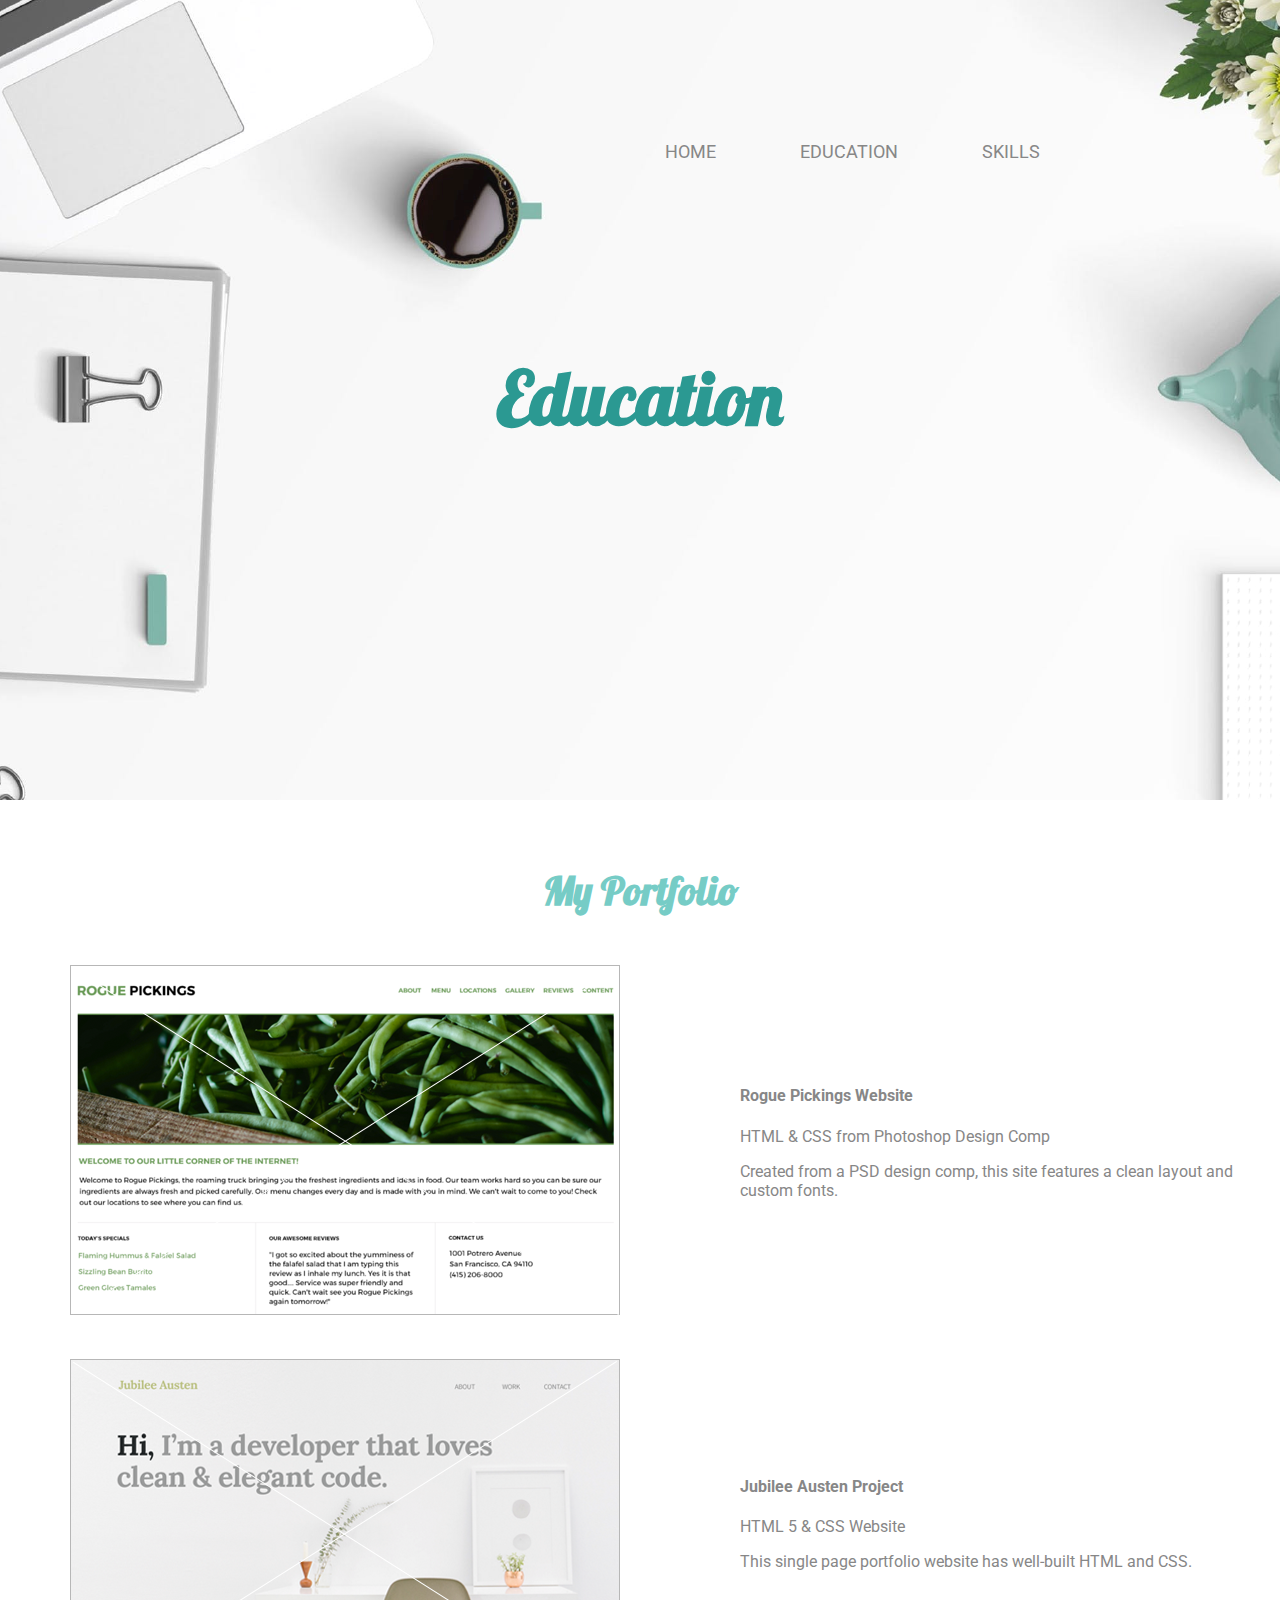
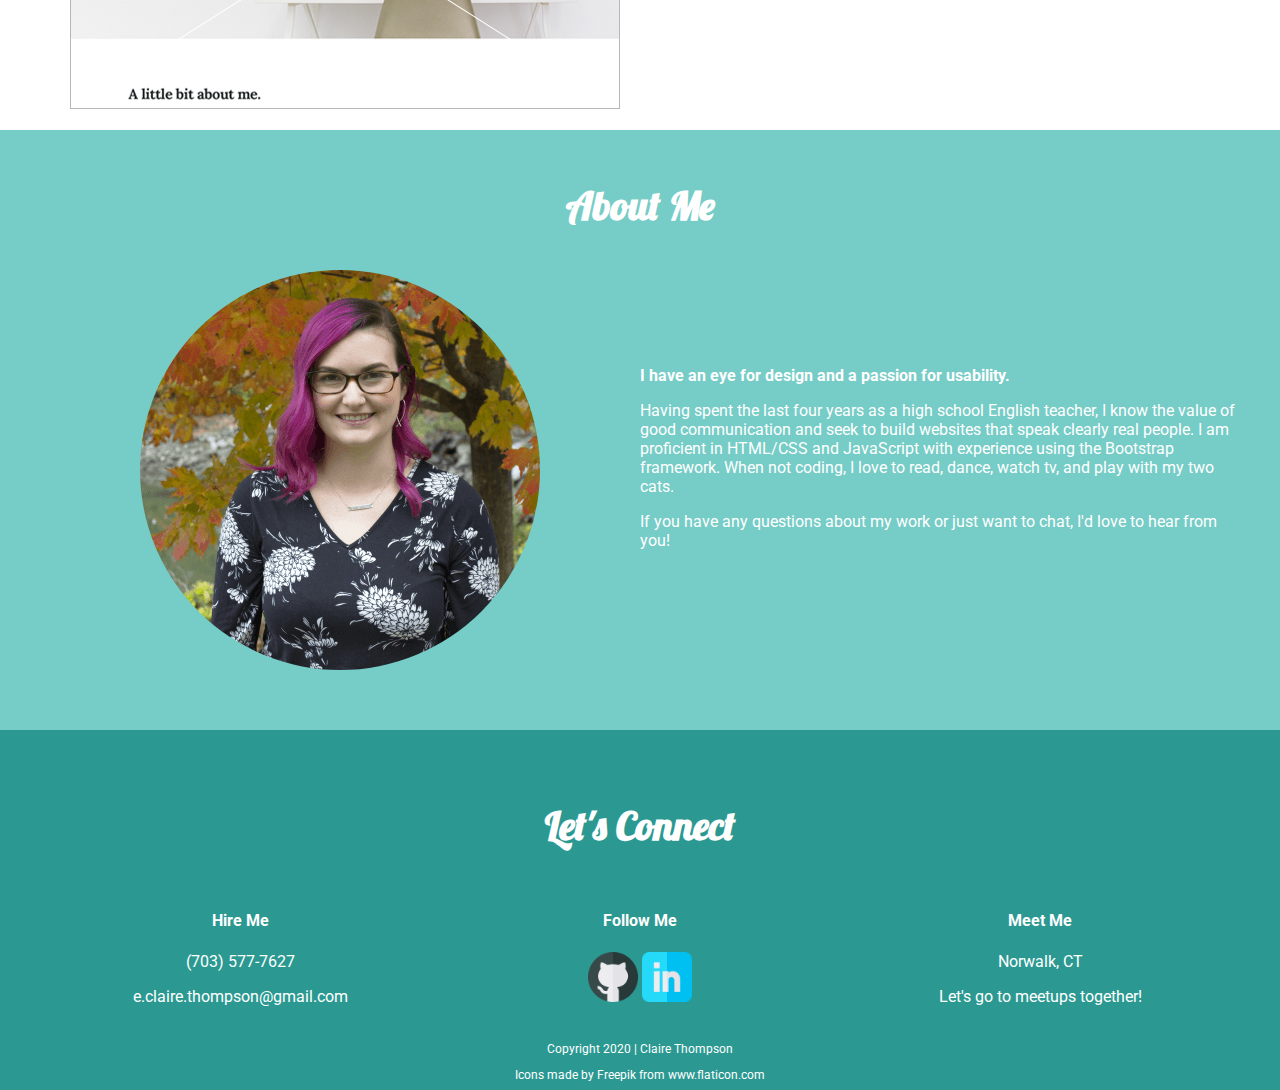
==== education.html @ 12b6a163 "Fixed html and css" ====
<!doctype html>
<html>
    <head>
        <title>Claire Thompson</title>
        <link href="https://fonts.googleapis.com/css?family=Lobster|Roboto:400,700&display=swap" rel="stylesheet">
        <link href="css/main.css" rel="stylesheet">
        <link href="css/normalize.css" rel="stylesheet">
    </head>
    <body>
        <header>
            <div class="full-width">
                <nav>
                    <ul>
                        <li>
                            <a href="#index.html">Home</a>
                            <a href="#education.html">Education</a>
                            <a href="skills.html">Skills</a>
                        </li>
                    </ul>
                </nav>
                <h1>Education</h1>
            </div>
        </header>
        <main>
        <section id="portfolio">
            <div class="full-width">
                <h3>My Portfolio</h3>
                <div class="half-width">
                    <img src="img/rogue-pickings-thumbnail.png" alt="Rogue Pickings Thumbnail">
                    <img src="img/jubilee-thumbnail.png" alt="Jubilee Austen Thumbnail">
                </div>
                <div class="half-width">
                   <div id="rogue">
                       <h4>Rogue Pickings Website</h4>
                        <p>HTML & CSS from Photoshop Design Comp</p>
                        <p>Created from a PSD design comp, this site features a clean layout and custom fonts.</p>
                    </div>
                    <div id="jubilee">
                        <h4>Jubilee Austen Project</h4>
                        <p>HTML 5 & CSS Website</p>
                        <p>This single page portfolio website has well-built HTML and CSS.</p>
                    </div>
                </div>
            </div>
        </section>
        <section id="about">
            <div class="full-width">
                <h3>About Me</h3>
                <div class="half-width">
                    <img src="img/about.png" alt="Claire Thompson Headshot">
                </div>
                <div class="half-width">
                    <div id="bio">
                        <p><span>I have an eye for design and a passion for usability.</span></p>
                        <p>Having spent the last four years as a high school English teacher, I know the value of good communication and seek to build websites that speak clearly real people. I am proficient in HTML/CSS and JavaScript with experience using the Bootstrap framework. When not coding, I love to read, dance, watch tv, and play with my two cats. </p>
                        <p>If you have any questions about my work or just want to chat, I'd love to hear from you!</p>
                    </div>
                </div>
            </div>
        </section>
        <footer id="contact">
            <div class="full-width">
                <h3>Let's Connect</h3>
                    <div class="third-width">
                        <h4>Hire Me</h4>
                        <p>(703) 577-7627</p>
                        <a href="mailto:e.claire.thompson@gmail.com">e.claire.thompson@gmail.com</a>
                    </div>
                    <div class="third-width">
                        <h4>Follow Me</h4>
                        <a href="https://github.com/claire-thompson"><img src="img/github.png" alt="Github icon"></a>
                        <a href="https://www.linkedin.com/in/claireethompson/"><img src="img/linkedin.png" alt="LinkedIn icon"></a>
                    </div>
                    <div class="third-width">
                        <h4>Meet Me</h4>
                        <p>Norwalk, CT</p>
                        <p>Let's go to meetups together!</p>
                    </div>
                </div>
            <div class="full-width copyright">
                <p>Copyright 2020 | Claire Thompson</p>
                <p>Icons made by <a href="https://www.flaticon.com/authors/freepik" title="Freepik">Freepik</a> from <a href="https://www.flaticon.com/" title="Flaticon">www.flaticon.com</a></p>
            </div>
        </footer>
    </main>
    </body>
</html>
---- css/main.css ----
/***** BASE STYLES *****/

body {
    font-family: "Roboto", sans-serif;
    font-size: 16px;
    color: #878787;
}

h3 {
    font-family: "Lobster", sans-serif;
    font-size: 30pt;
    text-align: center;
}

/***** GRID STYLES *****/

.full-width {
    width: 1200px;
    margin: 0 auto;
}

.half-width {
    width: 600px;
    float: left;
}

.third-width {
    width: 400px;
    float: left;
}

#portfolio {
    height: 850px;
}

#about {
    height: 600px;
    background-color: #76CCC6;
}

#contact {
    height: 300px;
    background-color: #2B9992;
    padding: 30px 0;
    text-align: center;
}

/***** HEADER *****/

header .full-width {
    padding: 50px 0;
}

header {
    height: 800px;
    background: url('../img/hero-image.png');
    background-size: cover;
}

nav {
    float: right;
    padding: 75px 200px;
}

nav ul li {
    display: inline-block;
}

nav ul li a {
    text-transform: uppercase;
    text-decoration: none;
    font-size: 18px;
    padding-left: 80px;
    color: #878787;
}

header h1 {
    padding-top: 250px;
    font-family: "Lobster", sans-serif;
    font-size: 56pt;
    font-weight: bold;
    color: #2B9992;
    text-align: center;
}

header h2 {
    font-size: 30pt;
    text-align: center;
    width: 800px;
    margin: auto;
    color: #878787;
}

/***** PORTFOLIO SECTION *****/

#portfolio img {
    padding: 10px 30px 30px 30px;
}

#portfolio h3 {
    color: #76CCC6;
    padding-top: 25px;
}

#rogue {
    padding: 110px 0px 140px 100px;
    margin: auto;
}

#jubilee {
    padding: 100px 0px 140px 100px;
    margin: auto;
}

/***** ABOUT SECTION *****/

#about h3 {
    padding-top: 50px;
    color: #ffffff;
}

#about img {
    padding: 0px 100px;
    border-radius: 100%;
}

#about p {
    color: #ffffff;
}

#about p span {
    font-weight: bold;
}

#bio {
    padding-top: 80px;
}

/***** CONTACT SECTION *****/

#contact .third-width {
    padding-bottom: 20px;
    align-self: center;
}

#contact .third-width img {
    height: 50px;
    width:50px;
}

#contact h3 {
    color: #ffffff;
}

#contact h4 {
    color: #ffffff;
}

#contact p {
    color: #ffffff;
}

#contact a {
    color: #ffffff;
    text-decoration: none;
}

/***** FOOTER *****/

.copyright p {
    font-size: 12px;
    text-align: center;
    color: #ffffff;
}

.copyright a {
    color: #ffffff;
    text-decoration: none;
}

/***** EDUCATION PAGE *****/
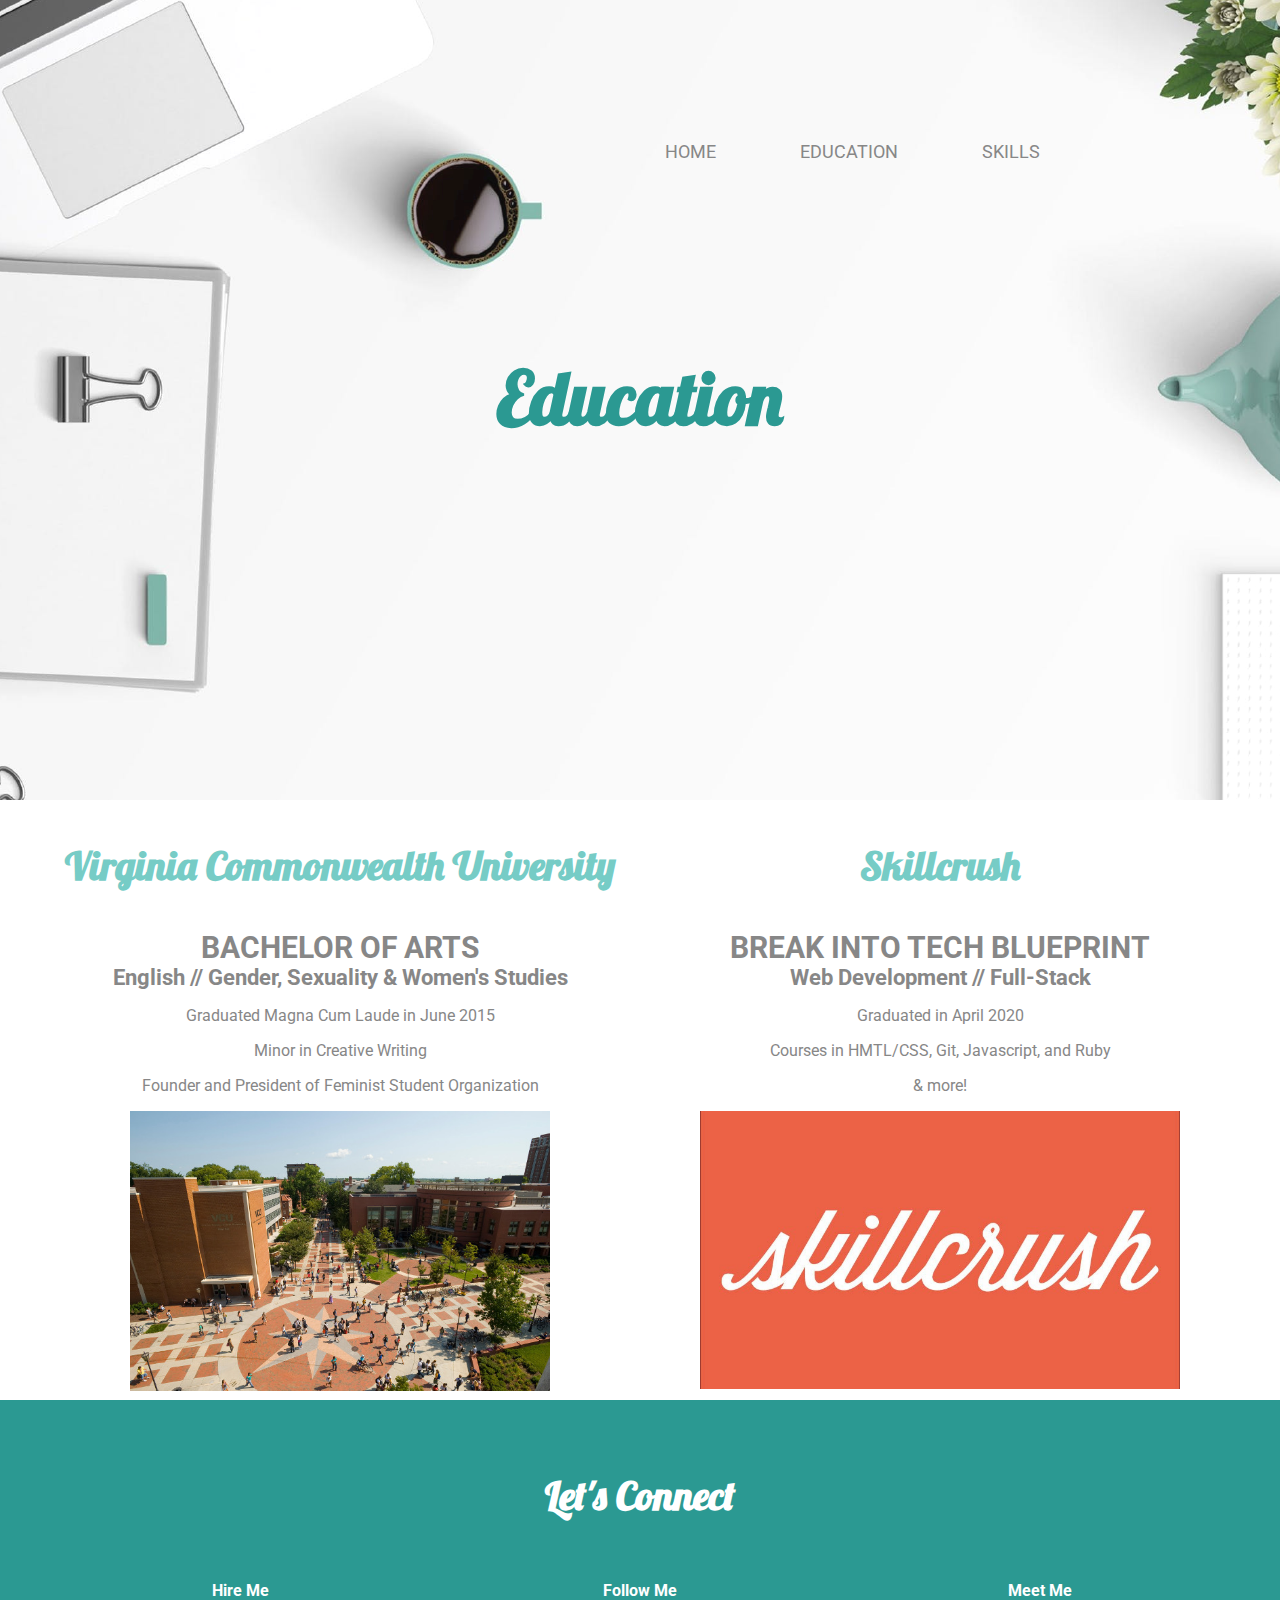
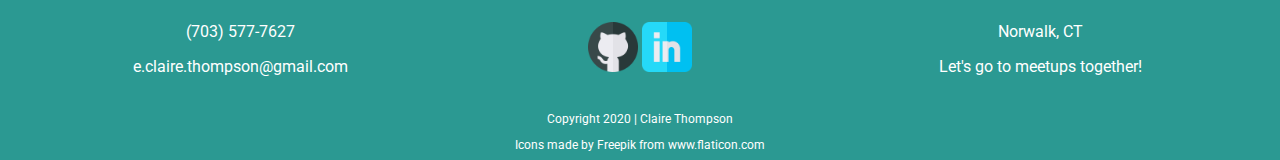
==== commit 8503d244: "Added education page" ====
--- a/education.html
+++ b/education.html
@@ -1,7 +1,7 @@
 <!doctype html>
 <html>
     <head>
-        <title>Claire Thompson</title>
+        <title>Claire Thompson | Education</title>
         <link href="https://fonts.googleapis.com/css?family=Lobster|Roboto:400,700&display=swap" rel="stylesheet">
         <link href="css/main.css" rel="stylesheet">
         <link href="css/normalize.css" rel="stylesheet">
@@ -22,42 +22,28 @@
             </div>
         </header>
         <main>
-        <section id="portfolio">
-            <div class="full-width">
-                <h3>My Portfolio</h3>
-                <div class="half-width">
-                    <img src="img/rogue-pickings-thumbnail.png" alt="Rogue Pickings Thumbnail">
-                    <img src="img/jubilee-thumbnail.png" alt="Jubilee Austen Thumbnail">
-                </div>
-                <div class="half-width">
-                   <div id="rogue">
-                       <h4>Rogue Pickings Website</h4>
-                        <p>HTML & CSS from Photoshop Design Comp</p>
-                        <p>Created from a PSD design comp, this site features a clean layout and custom fonts.</p>
+            <section id="education">
+                <div class="full-width">
+                    <div class="half-width vcu">
+                        <h3>Virginia Commonwealth University</h3>
+                        <h4>Bachelor of Arts</h4>
+                        <h5>English // Gender, Sexuality & Women's Studies</h5>
+                        <p>Graduated Magna Cum Laude in June 2015</p>
+                        <p>Minor in Creative Writing</p>
+                        <p>Founder and President of Feminist Student Organization</p>
+                        <img src="img/vcu.png" alt="VCU">
                     </div>
-                    <div id="jubilee">
-                        <h4>Jubilee Austen Project</h4>
-                        <p>HTML 5 & CSS Website</p>
-                        <p>This single page portfolio website has well-built HTML and CSS.</p>
+                    <div class="half-width skillcrush">
+                        <h3>Skillcrush</h3>
+                        <h4>Break Into Tech Blueprint</h4>
+                        <h5>Web Development // Full-Stack</h5>
+                        <p>Graduated in April 2020</p>
+                        <p>Courses in HMTL/CSS, Git, Javascript, and Ruby</p>
+                        <p>& more!</p>
+                        <img src="img/skillcrush.png" alt="Skillcrush">
                     </div>
                 </div>
-            </div>
-        </section>
-        <section id="about">
-            <div class="full-width">
-                <h3>About Me</h3>
-                <div class="half-width">
-                    <img src="img/about.png" alt="Claire Thompson Headshot">
-                </div>
-                <div class="half-width">
-                    <div id="bio">
-                        <p><span>I have an eye for design and a passion for usability.</span></p>
-                        <p>Having spent the last four years as a high school English teacher, I know the value of good communication and seek to build websites that speak clearly real people. I am proficient in HTML/CSS and JavaScript with experience using the Bootstrap framework. When not coding, I love to read, dance, watch tv, and play with my two cats. </p>
-                        <p>If you have any questions about my work or just want to chat, I'd love to hear from you!</p>
-                    </div>
-                </div>
-            </div>
-        </section>
+            </section>
         <footer id="contact">
             <div class="full-width">
                 <h3>Let's Connect</h3>
--- a/css/main.css
+++ b/css/main.css
@@ -43,6 +43,10 @@
     background-color: #2B9992;
     padding: 30px 0;
     text-align: center;
+}
+
+#education {
+    height: 600px;
 }
 
 /***** HEADER *****/
@@ -180,3 +184,43 @@
 
 /***** EDUCATION PAGE *****/
 
+#education {
+    text-align: center;
+}
+
+#education h3 {
+    color: #76CCC6;
+}
+
+#education h4 {
+    font-size: 30px;
+    text-transform: uppercase;
+    margin: auto;
+}
+
+#education h5 {
+    font-size: 22px;
+    margin: auto;
+}
+
+.vcu img {
+    height: 70%;
+    width: 70%;
+}
+
+.skillcrush img {
+    height: 80%;
+    width: 80%;
+}
+
+/***** SKILLCRUSH SECTION 
+
+#skillcrush h3 {
+    color: #ffffff;
+}
+
+.courses h4 {
+    font-size: 30px;
+    text-transform: uppercase;
+    margin: auto;
+}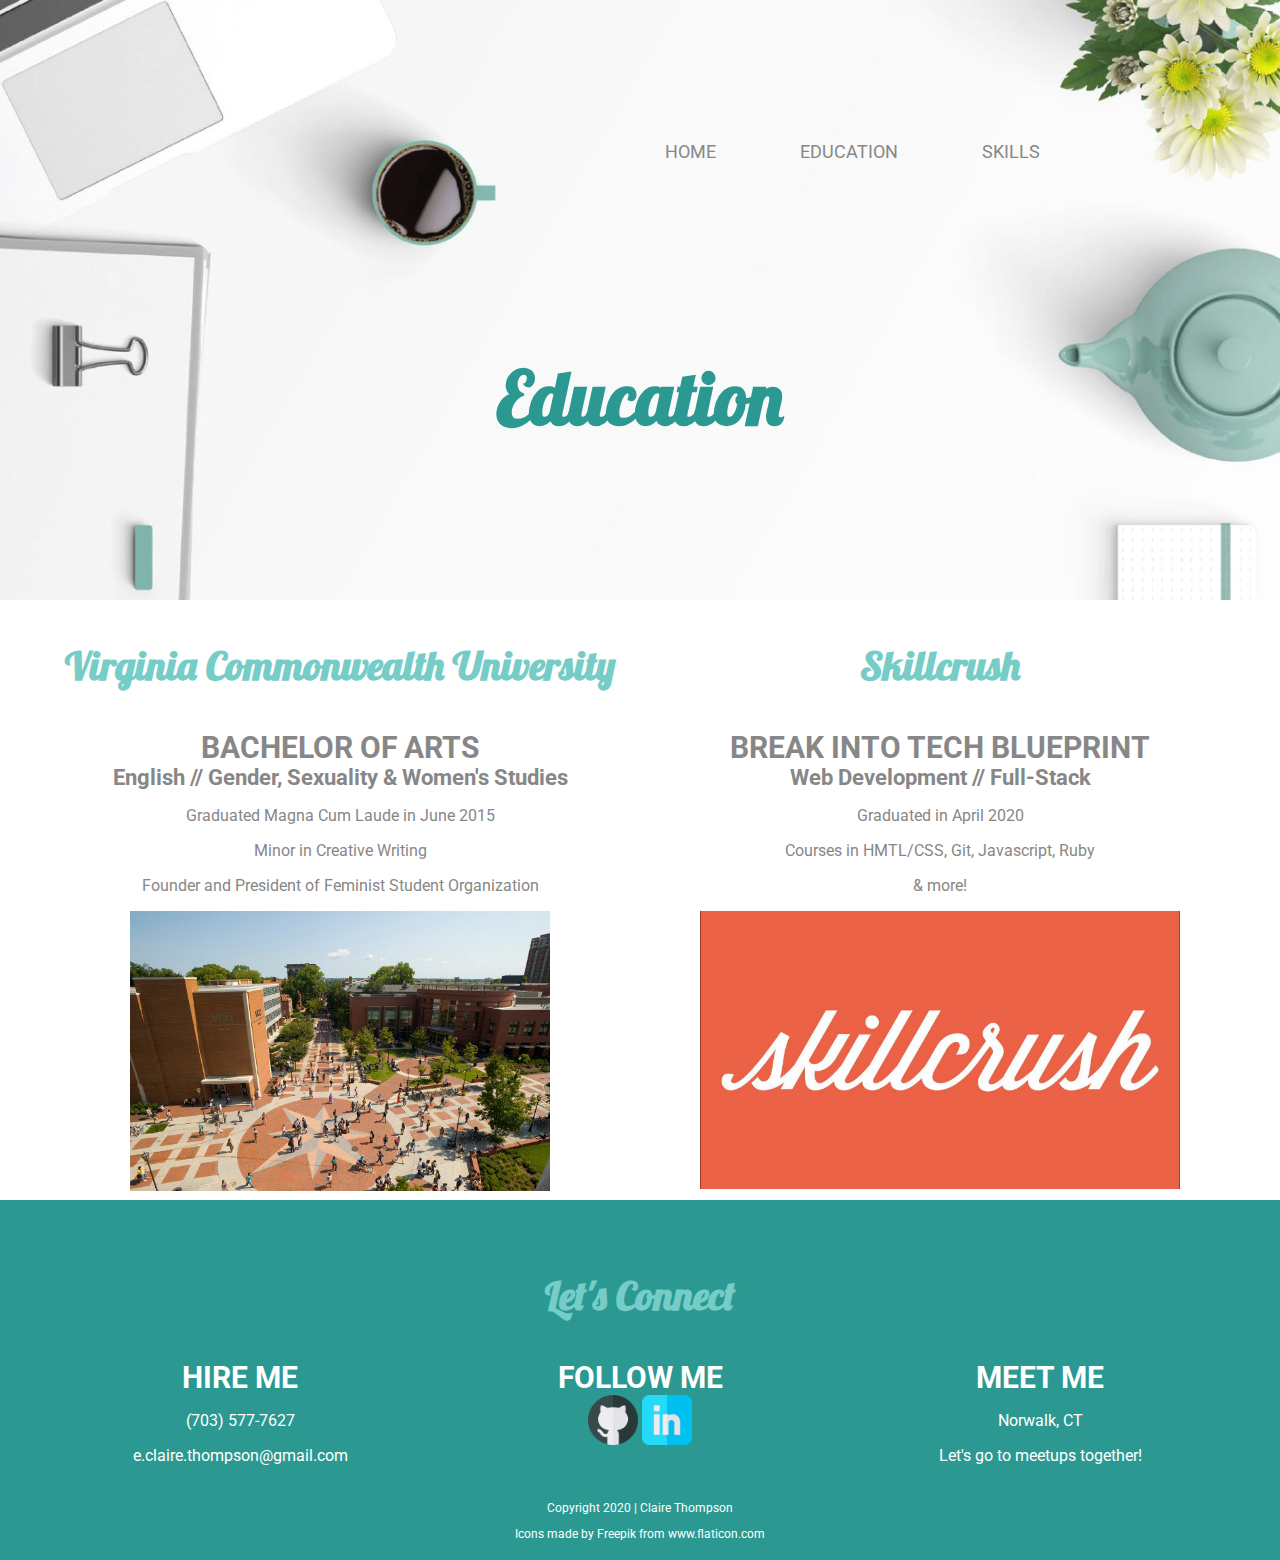
==== commit 7cd14e91: "Fixed page reference sand header" ====
--- a/education.html
+++ b/education.html
@@ -6,14 +6,14 @@
         <link href="css/main.css" rel="stylesheet">
         <link href="css/normalize.css" rel="stylesheet">
     </head>
-    <body>
+    <body id="education">
         <header>
             <div class="full-width">
                 <nav>
                     <ul>
                         <li>
-                            <a href="#index.html">Home</a>
-                            <a href="#education.html">Education</a>
+                            <a href="index.html">Home</a>
+                            <a href="education.html">Education</a>
                             <a href="skills.html">Skills</a>
                         </li>
                     </ul>
@@ -38,7 +38,7 @@
                         <h4>Break Into Tech Blueprint</h4>
                         <h5>Web Development // Full-Stack</h5>
                         <p>Graduated in April 2020</p>
-                        <p>Courses in HMTL/CSS, Git, Javascript, and Ruby</p>
+                        <p>Courses in HMTL/CSS, Git, Javascript, Ruby</p>
                         <p>& more!</p>
                         <img src="img/skillcrush.png" alt="Skillcrush">
                     </div>
--- a/css/main.css
+++ b/css/main.css
@@ -29,6 +29,11 @@
     float: left;
 }
 
+.quarter-width {
+    width: 300px;
+    float: left;
+}
+
 #portfolio {
     height: 850px;
 }
@@ -49,6 +54,15 @@
     height: 600px;
 }
 
+#coding {
+    height: 300px;
+}
+
+#additional {
+    height: 300px;
+    background-color: #76CCC6;
+}
+
 /***** HEADER *****/
 
 header .full-width {
@@ -56,7 +70,7 @@
 }
 
 header {
-    height: 800px;
+    height: 600px;
     background: url('../img/hero-image.png');
     background-size: cover;
 }
@@ -149,7 +163,7 @@
 
 #contact .third-width img {
     height: 50px;
-    width:50px;
+    width: 50px;
 }
 
 #contact h3 {
@@ -213,14 +227,25 @@
     width: 80%;
 }
 
-/***** SKILLCRUSH SECTION 
-
-#skillcrush h3 {
-    color: #ffffff;
-}
-
-.courses h4 {
-    font-size: 30px;
-    text-transform: uppercase;
-    margin: auto;
+/***** SKILLS PAGE *****/
+
+#coding .quarter-width img {
+    height: 100px;
+    width: 100px;
+    padding-left: 100px;
+}
+
+#coding h4 {
+    text-align: center;
+}
+
+#additional h3 {
+    padding-top: 50px;
+    color: #ffffff;
+}
+
+#additional p {
+    color: #ffffff;
+    text-align: center;
+    font-weight: bold;
 }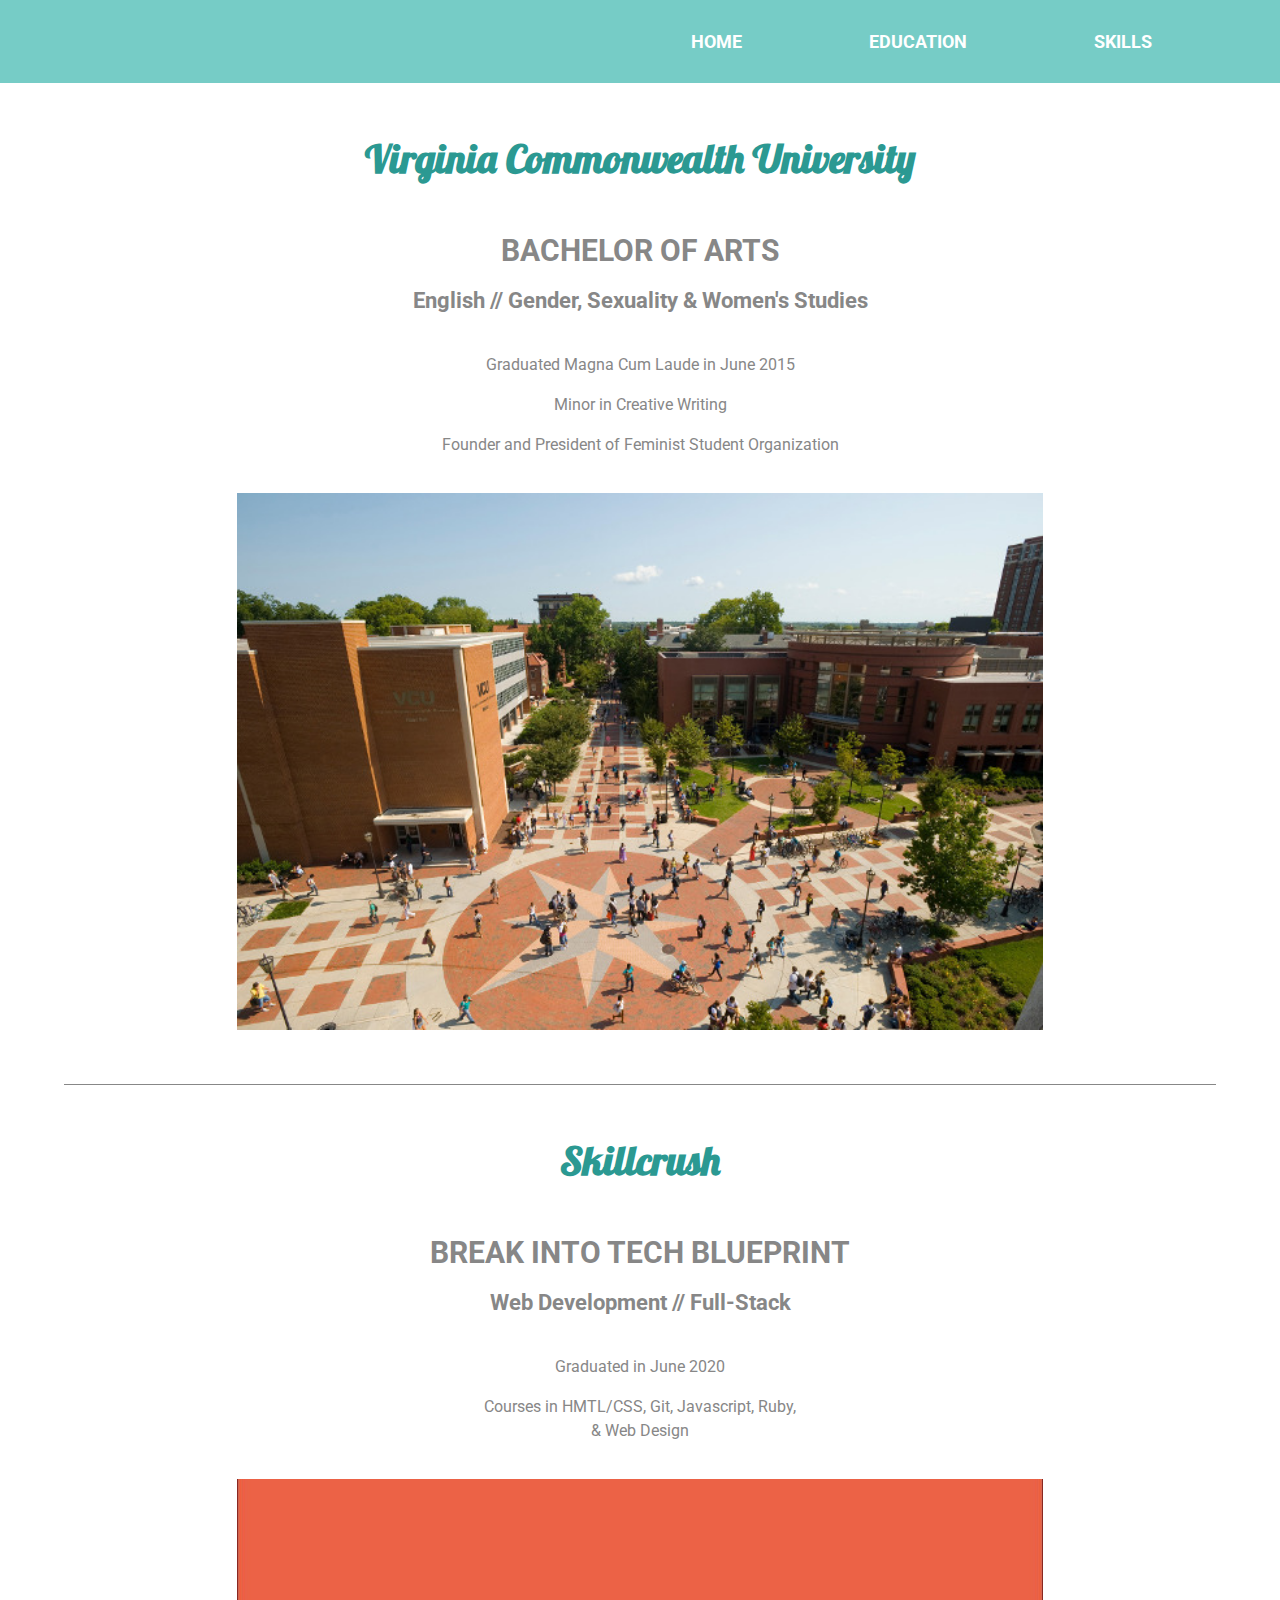
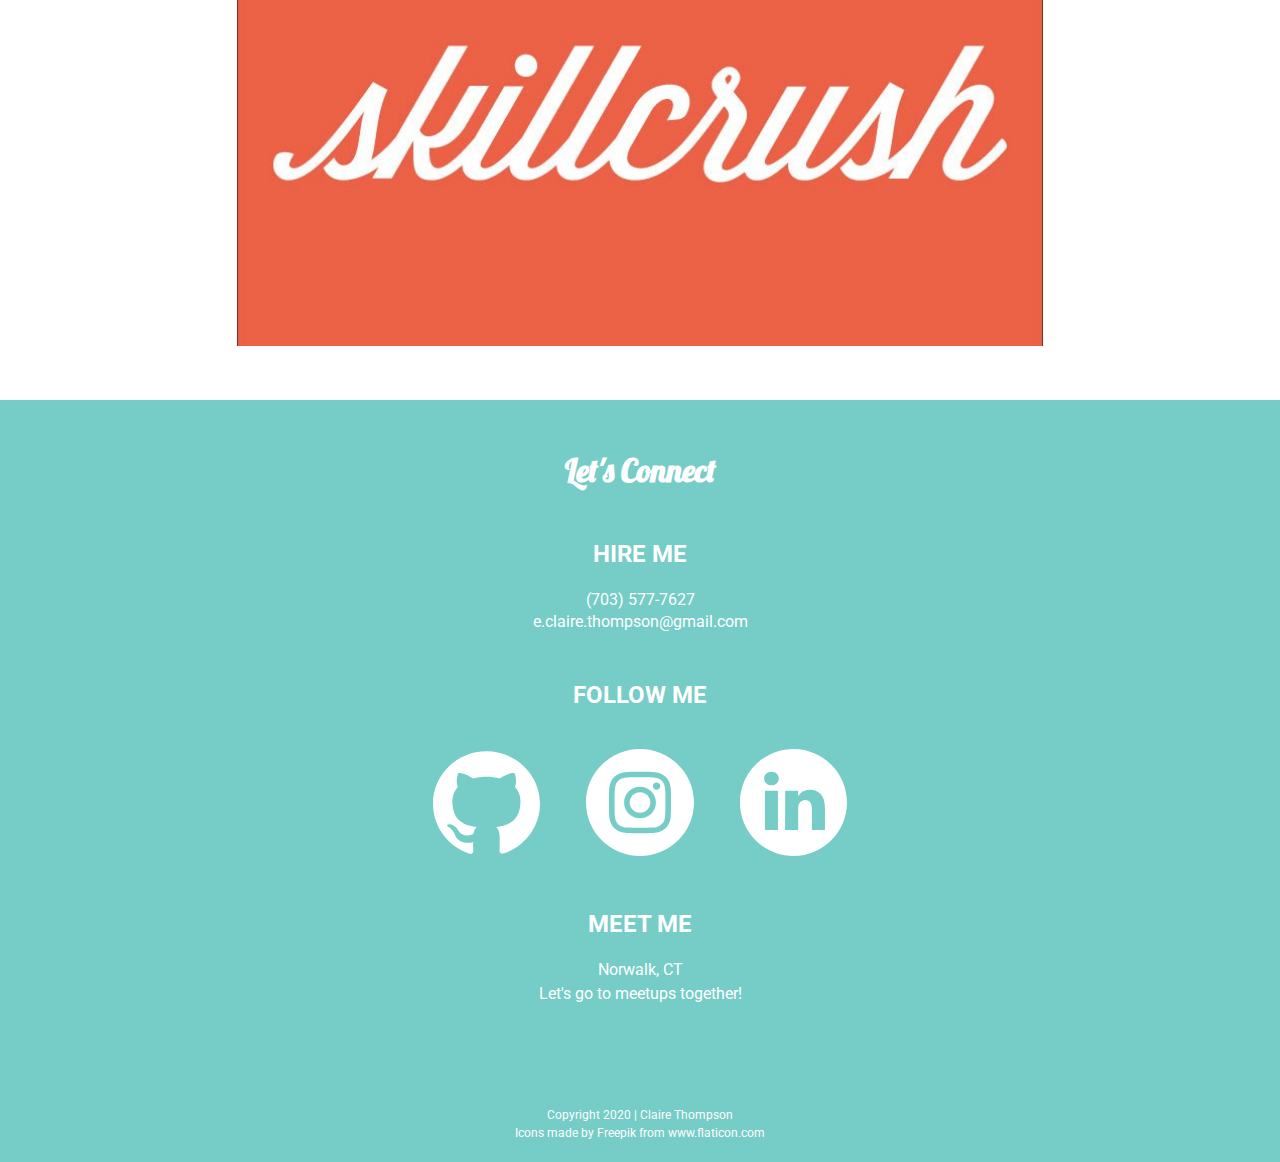
==== commit 69158036: "Mobile styles on education and skills pages" ====
--- a/education.html
+++ b/education.html
@@ -7,67 +7,80 @@
         <link href="css/normalize.css" rel="stylesheet">
     </head>
     <body id="education">
+
         <header>
-            <div class="full-width">
+            <div class="content-wrapper">
                 <nav>
                     <ul>
                         <li>
                             <a href="index.html">Home</a>
+                        </li>
+                        <li>
                             <a href="education.html">Education</a>
+                        </li>
+                        <li>
                             <a href="skills.html">Skills</a>
                         </li>
                     </ul>
                 </nav>
-                <h1>Education</h1>
             </div>
         </header>
+
         <main>
-            <section id="education">
-                <div class="full-width">
-                    <div class="half-width vcu">
-                        <h3>Virginia Commonwealth University</h3>
-                        <h4>Bachelor of Arts</h4>
-                        <h5>English // Gender, Sexuality & Women's Studies</h5>
-                        <p>Graduated Magna Cum Laude in June 2015</p>
-                        <p>Minor in Creative Writing</p>
-                        <p>Founder and President of Feminist Student Organization</p>
-                        <img src="img/vcu.png" alt="VCU">
-                    </div>
-                    <div class="half-width skillcrush">
-                        <h3>Skillcrush</h3>
-                        <h4>Break Into Tech Blueprint</h4>
-                        <h5>Web Development // Full-Stack</h5>
-                        <p>Graduated in April 2020</p>
-                        <p>Courses in HMTL/CSS, Git, Javascript, Ruby</p>
-                        <p>& more!</p>
-                        <img src="img/skillcrush.png" alt="Skillcrush">
-                    </div>
-                </div>
-            </section>
-        <footer id="contact">
-            <div class="full-width">
-                <h3>Let's Connect</h3>
-                    <div class="third-width">
+
+            <div class="content-wrapper">
+                <section class="vcu">
+                    <h3>Virginia Commonwealth University</h3>
+                    <h4>Bachelor of Arts</h4>
+                    <h5>English // Gender, Sexuality & Women's Studies</h5>
+                    <p>Graduated Magna Cum Laude in June 2015</p>
+                    <p>Minor in Creative Writing</p>
+                    <p>Founder and President of Feminist Student Organization</p>
+                    <img src="img/vcu.png" alt="VCU">
+                </section>
+                <div class="divider"></div>
+                <section class="skillcrush">
+                    <h3>Skillcrush</h3>
+                    <h4>Break Into Tech Blueprint</h4>
+                    <h5>Web Development // Full-Stack</h5>
+                    <p>Graduated in June 2020</p>
+                    <p>Courses in HMTL/CSS, Git, Javascript, Ruby, </br>& Web Design</p>
+                    <img src="img/skillcrush.png" alt="Skillcrush">
+                </section>
+            </div>
+        </main>
+        
+        <footer>
+
+            <div class="content-wrapper">
+
+                <div class="footer-content">
+                    <h3>Let's Connect</h3>
+                    <div class="hire">
                         <h4>Hire Me</h4>
                         <p>(703) 577-7627</p>
                         <a href="mailto:e.claire.thompson@gmail.com">e.claire.thompson@gmail.com</a>
                     </div>
-                    <div class="third-width">
-                        <h4>Follow Me</h4>
-                        <a href="https://github.com/claire-thompson"><img src="img/github.png" alt="Github icon"></a>
-                        <a href="https://www.linkedin.com/in/claireethompson/"><img src="img/linkedin.png" alt="LinkedIn icon"></a>
+                    <h4>Follow Me</h4>
+                    <div class="follow">
+                        <a href="https://github.com/claire-thompson"><img src="img/github.svg" alt="Github icon"></a>
+                        <a href="https://www.instagram.com/poeticretellings/"><img src="img/instagram.svg" alt="Instagram icon"></a>
+                        <a href="https://www.linkedin.com/in/claireethompson/"><img src="img/linkedin.svg" alt="LinkedIn icon"></a>
                     </div>
-                    <div class="third-width">
-                        <h4>Meet Me</h4>
+                    <h4>Meet Me</h4>
+                    <div class="meet">
                         <p>Norwalk, CT</p>
                         <p>Let's go to meetups together!</p>
                     </div>
                 </div>
-            <div class="full-width copyright">
-                <p>Copyright 2020 | Claire Thompson</p>
-                <p>Icons made by <a href="https://www.flaticon.com/authors/freepik" title="Freepik">Freepik</a> from <a href="https://www.flaticon.com/" title="Flaticon">www.flaticon.com</a></p>
-            </div>
-        </footer>
-    </main>
+    
+                <div class="copyright">
+                    <p>Copyright 2020 | Claire Thompson</p>
+                    <p>Icons made by <a href="https://www.flaticon.com/authors/freepik" title="Freepik">Freepik</a> from <a href="https://www.flaticon.com/" title="Flaticon">www.flaticon.com</a></p>
+                </div>
+    
+                </div>
+
+            </footer>
     </body>
 </html>
--- a/css/main.css
+++ b/css/main.css
@@ -1,189 +1,155 @@
 /***** BASE STYLES *****/
 
+html {
+    font-size: 16px;
+}
+
 body {
     font-family: "Roboto", sans-serif;
-    font-size: 16px;
+    font-size: 1em;
     color: #878787;
-}
-
-h3 {
+    text-align: left;
+}
+
+ul,
+ol {
+    list-style-type: none;
+    font-weight: bold;
+    text-transform: uppercase;
+}
+
+h1 {
     font-family: "Lobster", sans-serif;
-    font-size: 30pt;
-    text-align: center;
-}
-
-/***** GRID STYLES *****/
-
-.full-width {
-    width: 1200px;
-    margin: 0 auto;
-}
-
-.half-width {
-    width: 600px;
-    float: left;
-}
-
-.third-width {
-    width: 400px;
-    float: left;
-}
-
-.quarter-width {
-    width: 300px;
-    float: left;
-}
-
-#portfolio {
-    height: 850px;
-}
-
-#about {
-    height: 600px;
-    background-color: #76CCC6;
-}
-
-#contact {
-    height: 300px;
-    background-color: #2B9992;
-    padding: 30px 0;
-    text-align: center;
-}
-
-#education {
-    height: 600px;
-}
-
-#coding {
-    height: 300px;
-}
-
-#additional {
-    height: 300px;
-    background-color: #76CCC6;
-}
-
-/***** HEADER *****/
-
-header .full-width {
-    padding: 50px 0;
-}
-
-header {
-    height: 600px;
-    background: url('../img/hero-image.png');
-    background-size: cover;
-}
-
-nav {
-    float: right;
-    padding: 75px 200px;
-}
-
-nav ul li {
-    display: inline-block;
-}
-
-nav ul li a {
-    text-transform: uppercase;
-    text-decoration: none;
-    font-size: 18px;
-    padding-left: 80px;
-    color: #878787;
-}
-
-header h1 {
-    padding-top: 250px;
-    font-family: "Lobster", sans-serif;
-    font-size: 56pt;
+    font-size: 3.5em;
     font-weight: bold;
     color: #2B9992;
-    text-align: center;
-}
-
-header h2 {
-    font-size: 30pt;
-    text-align: center;
-    width: 800px;
-    margin: auto;
+}
+
+h2 {
+    font-size: 2em;
     color: #878787;
 }
-
-/***** PORTFOLIO SECTION *****/
-
-#portfolio img {
-    padding: 10px 30px 30px 30px;
-}
-
-#portfolio h3 {
-    color: #76CCC6;
-    padding-top: 25px;
-}
-
-#rogue {
-    padding: 110px 0px 140px 100px;
-    margin: auto;
-}
-
-#jubilee {
-    padding: 100px 0px 140px 100px;
-    margin: auto;
-}
-
-/***** ABOUT SECTION *****/
-
-#about h3 {
-    padding-top: 50px;
-    color: #ffffff;
-}
-
-#about img {
-    padding: 0px 100px;
-    border-radius: 100%;
-}
-
-#about p {
-    color: #ffffff;
-}
-
-#about p span {
-    font-weight: bold;
-}
-
-#bio {
-    padding-top: 80px;
-}
-
-/***** CONTACT SECTION *****/
-
-#contact .third-width {
-    padding-bottom: 20px;
-    align-self: center;
-}
-
-#contact .third-width img {
-    height: 50px;
-    width: 50px;
-}
-
-#contact h3 {
-    color: #ffffff;
-}
-
-#contact h4 {
-    color: #ffffff;
-}
-
-#contact p {
-    color: #ffffff;
-}
-
-#contact a {
-    color: #ffffff;
+  
+h3,
+h4 {
+    font-family: "Lobster", sans-serif;
+    font-size: 2em;
+    margin: 0 0 20px 0;
+    text-align: center;
+}
+  
+p {
+    font-size: 1em;
+    line-height: 1.5em;
+}
+
+.content-wrapper {
+    width: 90%;
+}
+
+a {
     text-decoration: none;
-}
-
-/***** FOOTER *****/
+    color: #ffffff;
+}
+
+/***** BASE HEEADER/FOOTER STYLES *****/
+
+header,
+footer {
+  display: flex;
+  justify-content: center;
+  align-items: center;
+  flex-flow: row wrap;
+  background-color: #76CCC6;
+}
+
+header {
+    padding: 15px 0;
+}
+
+header .content-wrapper {
+    display: flex;
+    justify-content: flex-end;
+    align-items: center;
+    flex-flow: row wrap;
+    margin: 0;
+  }
+
+header nav {
+    width: 40%;
+}
+    
+header nav ul {
+    display: flex;
+    justify-content: space-between;
+    width: 100%;
+    padding: 0;
+}
+  
+header nav ul li {
+    font-size: 1.125em;
+}
+
+footer {
+    text-align: center;
+}
+
+footer .content-wrapper {
+    width: 100%;
+    display: flex;
+    flex-direction: column;
+    align-items: center;
+}
+
+footer .footer-content {
+    width: 90%;
+    display: flex;
+    flex-direction: column;
+    align-items: center;
+    margin: 50px 0px;
+}
+  
+footer h3 {
+    color: #ffffff;
+    margin-bottom: 50px;
+}
+
+footer h4 {
+    color: #ffffff;
+    font-family: "Roboto", sans-serif;
+    text-transform: uppercase;
+    font-size: 1.5em;
+}
+
+footer p {
+    margin: 0;
+    color: #ffffff;
+}
+
+footer .hire {
+    margin-bottom: 50px;
+}
+  
+footer .follow {
+    display: flex;
+    flex-direction: row;
+    justify-content: space-around;
+    align-items: center;
+    width: 40%;
+    margin-bottom: 50px;
+}
+
+.follow img {
+    width: 50%;
+}
+
+footer .meet {
+    margin-bottom: 50px;
+}
+
+.copyright {
+    margin-bottom: 20px;
+}
 
 .copyright p {
     font-size: 12px;
@@ -196,56 +162,203 @@
     text-decoration: none;
 }
 
+/*----------------------- Mobile Homepage Styles ------------------------*/
+
+/* Hero Area */
+
+.hero-area {
+    display: flex;
+    justify-content: center;
+    flex-flow: row wrap;
+    background-image: url('../img/hero-image.png');
+    background-size: cover;
+    background-position: top;
+    background-repeat: no-repeat;
+    height: 500px;
+  }
+  
+  .hero-area .content-wrapper {
+    margin-top: 0;
+  }
+
+.hero-area h1 {
+    text-align: center;
+    margin: 280px 0 0 0;
+}
+
+.hero-area h2 {
+    text-align: center;
+}
+
+/* Portfolio */
+
+.portfolio {
+    display: flex;
+    justify-content: center;
+    flex-flow: row wrap;
+    margin: 50px 0px;
+  }
+  
+  .portfolio h3 {
+    margin: 0;
+    color: #76CCC6;
+  }
+  
+  .portfolio .portfolio-items {
+    display: flex;
+    justify-content: center;
+    align-items: center;
+    flex-flow: row wrap;
+  }
+
+  .portfolio img {
+      margin: 30px 0px 15px 0px;
+  }
+
+  .portfolio-item-description {
+      margin: 0px 0px 30px 0px;
+  }
+  
+  .portfolio h4 {
+    margin: 0 0 20px 0;
+    text-align: center;
+    font-family: "Roboto", sans-serif;
+    font-size: 1.125em;
+  }
+
+  .portfolio p {
+    margin: 0;
+    text-align: center;
+  }
+
+/***** ABOUT SECTION *****/
+
+.about {
+    display: flex;
+    justify-content: center;
+    align-items: center;
+    flex-flow: column;
+    background-color: #2B9992;
+    height: 550px;
+  }
+
+.about .content-wrapper {
+    display: flex;
+    flex-direction: row;
+    align-items: center;
+    justify-content: space-between;
+}
+  
+.about h3 {
+    color: #ffffff;
+}
+
+.headshot img {
+    border-radius: 100%;
+    width: 90%;
+}
+
+.about p {
+    color: #ffffff;
+}
+
+.about p span {
+    font-weight: bold;
+}
+
+.bio {
+    width: 50%;
+}
+
 /***** EDUCATION PAGE *****/
 
 #education {
     text-align: center;
 }
 
-#education h3 {
-    color: #76CCC6;
-}
-
-#education h4 {
-    font-size: 30px;
+#education main {
+    display: flex;
+    flex-direction: column;
+    align-items: center;
+    justify-content: center;
+    padding-bottom: 50px;
+}
+
+#education main h3 {
+    color: #2B9992;
+    font-size: 2.5em;
+    margin: 50px 0px;
+}
+
+#education main h4 {
+    font-family: "Roboto", sans-serif;
+    font-size: 1.875em;
     text-transform: uppercase;
     margin: auto;
 }
 
 #education h5 {
-    font-size: 22px;
-    margin: auto;
-}
-
-.vcu img {
-    height: 70%;
+    font-size: 1.375em;
+    margin: 20px 0 40px 0;
+}
+
+.divider {
+    width: 100%;
+    height: 1px;
+    margin: 50px 0 0 0;
+    background-color: #878787;
+}
+
+#education img {
     width: 70%;
-}
-
-.skillcrush img {
-    height: 80%;
+    margin: 20px 0 0 0;
+}
+
+/***** SKILLS PAGE *****/
+
+#skills main {
+    display: flex;
+    flex-direction: column;
+    justify-content: center;
+    align-items: center;
+}
+
+.coding, .design {
+    display: flex;
+    flex-direction: column;
+    justify-content: center;
+    align-items: center;
+    margin: 100px 0;
+}
+
+#skills .content-wrapper {
+    display: flex;
+    flex-direction: row wrap;
+    justify-content: center;
+    align-items: center;
+    margin: 50px 0;
+}
+
+#skills article {
+    display: flex;
+    flex-direction: column;
+    justify-content: center;
+    align-items: center;
+}
+
+#skills img {
     width: 80%;
-}
-
-/***** SKILLS PAGE *****/
-
-#coding .quarter-width img {
-    height: 100px;
-    width: 100px;
-    padding-left: 100px;
-}
-
-#coding h4 {
-    text-align: center;
-}
-
-#additional h3 {
-    padding-top: 50px;
-    color: #ffffff;
-}
-
-#additional p {
-    color: #ffffff;
-    text-align: center;
-    font-weight: bold;
+    margin-bottom: 30px;
+}
+
+#skills h3 {
+    font-size: 2.5em;
+    color: #2B9992;
+}
+
+#skills h4 {
+    text-align: center;
+    font-family: "Roboto", sans-serif;
+    font-size: 2em;
+    color: #878787;
 }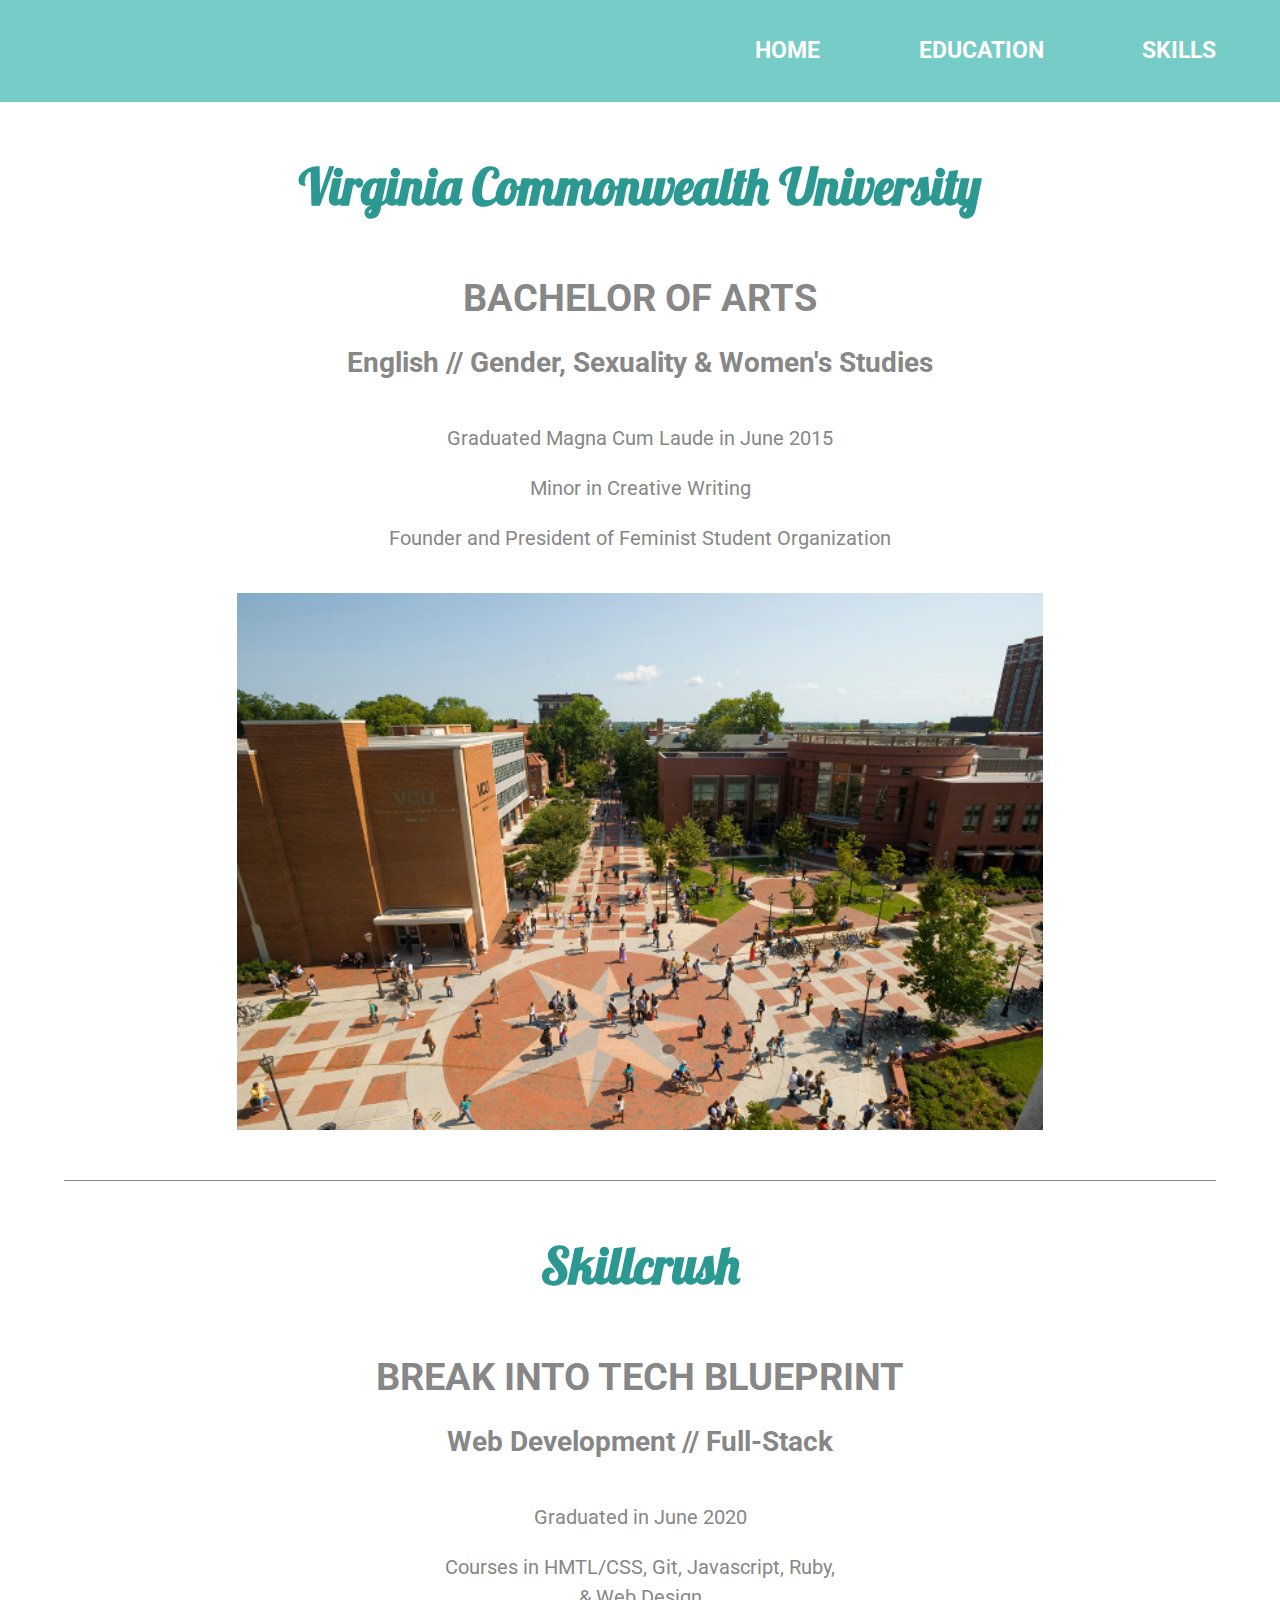
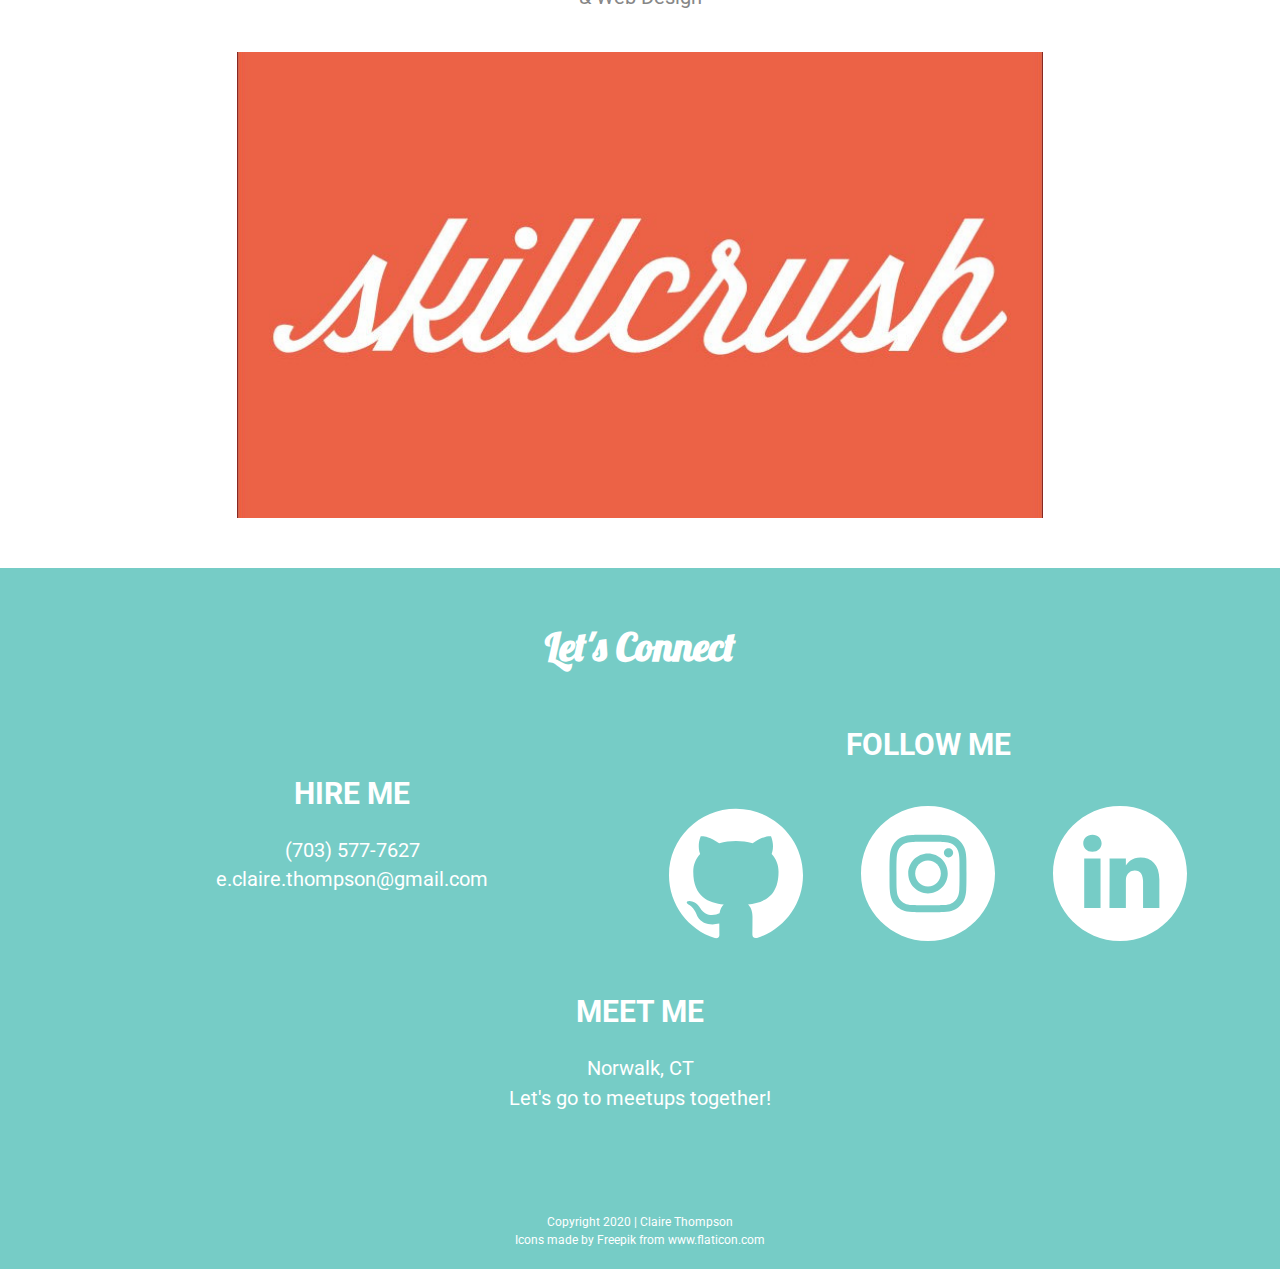
==== commit 0ea59bc0: "Switched to HTML and CSS boilerplate" ====
--- a/education.html
+++ b/education.html
@@ -1,12 +1,29 @@
 <!doctype html>
-<html>
-    <head>
-        <title>Claire Thompson | Education</title>
-        <link href="https://fonts.googleapis.com/css?family=Lobster|Roboto:400,700&display=swap" rel="stylesheet">
-        <link href="css/main.css" rel="stylesheet">
-        <link href="css/normalize.css" rel="stylesheet">
-    </head>
-    <body id="education">
+<html class="no-js" lang="">
+
+<head>
+  <meta charset="utf-8">
+  <title>Claire Thompson | Home</title>
+  <meta name="description" content="">
+  <meta name="viewport" content="width=device-width, initial-scale=1">
+
+  <link rel="manifest" href="site.webmanifest">
+  <link rel="apple-touch-icon" href="icon.png">
+  <!-- Place favicon.ico in the root directory -->
+
+  <link rel="stylesheet" href="css/normalize.css">
+  <link rel="stylesheet" href="css/main.css">
+  <link href="https://fonts.googleapis.com/css?family=Lobster|Roboto:400,700&display=swap" rel="stylesheet">
+
+  <meta name="theme-color" content="#fafafa">
+</head>
+
+<body id="education">
+  <!--[if IE]>
+    <p class="browserupgrade">You are using an <strong>outdated</strong> browser. Please <a href="https://browsehappy.com/">upgrade your browser</a> to improve your experience and security.</p>
+  <![endif]-->
+
+  <!-- Add your site or application content here -->
 
         <header>
             <div class="content-wrapper">
@@ -54,33 +71,52 @@
 
             <div class="content-wrapper">
 
-                <div class="footer-content">
+                <div class="content-wrapper">
                     <h3>Let's Connect</h3>
-                    <div class="hire">
-                        <h4>Hire Me</h4>
-                        <p>(703) 577-7627</p>
-                        <a href="mailto:e.claire.thompson@gmail.com">e.claire.thompson@gmail.com</a>
+                    <div class="footer-content">
+                    
+                        <section class="hire">
+                            <h4>Hire Me</h4>
+                            <p>(703) 577-7627</p>
+                            <a href="mailto:e.claire.thompson@gmail.com">e.claire.thompson@gmail.com</a>
+                        </section>
+                        <section class="follow">
+                            <h4>Follow Me</h4>
+                            <div class="social-icons">
+                                <a href="https://github.com/claire-thompson"><img src="img/github.svg" alt="Github icon"></a>
+                                <a href="https://www.instagram.com/poeticretellings/"><img src="img/instagram.svg" alt="Instagram icon"></a>
+                                <a href="https://www.linkedin.com/in/claireethompson/"><img src="img/linkedin.svg" alt="LinkedIn icon"></a>
+                            </div>
+                        </section>
+                        <section class="meet">
+                            <h4>Meet Me</h4>
+                            <p>Norwalk, CT</p>
+                            <p>Let's go to meetups together!</p>
+                        </section>
+                        
                     </div>
-                    <h4>Follow Me</h4>
-                    <div class="follow">
-                        <a href="https://github.com/claire-thompson"><img src="img/github.svg" alt="Github icon"></a>
-                        <a href="https://www.instagram.com/poeticretellings/"><img src="img/instagram.svg" alt="Instagram icon"></a>
-                        <a href="https://www.linkedin.com/in/claireethompson/"><img src="img/linkedin.svg" alt="LinkedIn icon"></a>
+    
+                    <div class="copyright">
+                        <p>Copyright 2020 | Claire Thompson</p>
+                        <p>Icons made by <a href="https://www.flaticon.com/authors/freepik" title="Freepik">Freepik</a> from <a href="https://www.flaticon.com/" title="Flaticon">www.flaticon.com</a></p>
                     </div>
-                    <h4>Meet Me</h4>
-                    <div class="meet">
-                        <p>Norwalk, CT</p>
-                        <p>Let's go to meetups together!</p>
-                    </div>
-                </div>
-    
-                <div class="copyright">
-                    <p>Copyright 2020 | Claire Thompson</p>
-                    <p>Icons made by <a href="https://www.flaticon.com/authors/freepik" title="Freepik">Freepik</a> from <a href="https://www.flaticon.com/" title="Flaticon">www.flaticon.com</a></p>
-                </div>
     
                 </div>
 
             </footer>
-    </body>
-</html>
+            
+            <script src="js/vendor/modernizr-3.8.0.min.js"></script>
+            <script src="https://code.jquery.com/jquery-3.4.1.min.js" integrity="sha256-CSXorXvZcTkaix6Yvo6HppcZGetbYMGWSFlBw8HfCJo=" crossorigin="anonymous"></script>
+            <script>window.jQuery || document.write('<script src="js/vendor/jquery-3.4.1.min.js"><\/script>')</script>
+            <script src="js/plugins.js"></script>
+            <script src="js/main.js"></script>
+          
+            <!-- Google Analytics: change UA-XXXXX-Y to be your site's ID. -->
+            <script>
+              window.ga = function () { ga.q.push(arguments) }; ga.q = []; ga.l = +new Date;
+              ga('create', 'UA-XXXXX-Y', 'auto'); ga('set','transport','beacon'); ga('send', 'pageview')
+            </script>
+            <script src="https://www.google-analytics.com/analytics.js" async></script>
+          </body>
+          
+          </html>--- a/css/main.css
+++ b/css/main.css
@@ -1,7 +1,107 @@
+/*! HTML5 Boilerplate v7.3.0 | MIT License | https://html5boilerplate.com/ */
+
+/* main.css 2.0.0 | MIT License | https://github.com/h5bp/main.css#readme */
+/*
+ * What follows is the result of much research on cross-browser styling.
+ * Credit left inline and big thanks to Nicolas Gallagher, Jonathan Neal,
+ * Kroc Camen, and the H5BP dev community and team.
+ */
+
+/* ==========================================================================
+   Base styles: opinionated defaults
+   ========================================================================== */
+
+   html {
+    color: #222;
+    font-size: 1em;
+    line-height: 1.4;
+  }
+  
+  /*
+   * Remove text-shadow in selection highlight:
+   * https://twitter.com/miketaylr/status/12228805301
+   *
+   * Vendor-prefixed and regular ::selection selectors cannot be combined:
+   * https://stackoverflow.com/a/16982510/7133471
+   *
+   * Customize the background color to match your design.
+   */
+  
+  ::-moz-selection {
+    background: #b3d4fc;
+    text-shadow: none;
+  }
+  
+  ::selection {
+    background: #b3d4fc;
+    text-shadow: none;
+  }
+  
+  /*
+   * A better looking default horizontal rule
+   */
+  
+  hr {
+    display: block;
+    height: 1px;
+    border: 0;
+    border-top: 1px solid #ccc;
+    margin: 1em 0;
+    padding: 0;
+  }
+  
+  /*
+   * Remove the gap between audio, canvas, iframes,
+   * images, videos and the bottom of their containers:
+   * https://github.com/h5bp/html5-boilerplate/issues/440
+   */
+  
+  audio,
+  canvas,
+  iframe,
+  img,
+  svg,
+  video {
+    vertical-align: middle;
+  }
+  
+  /*
+   * Remove default fieldset styles.
+   */
+  
+  fieldset {
+    border: 0;
+    margin: 0;
+    padding: 0;
+  }
+  
+  /*
+   * Allow only vertical resizing of textareas.
+   */
+  
+  textarea {
+    resize: vertical;
+  }
+  
+  /* ==========================================================================
+     Browser Upgrade Prompt
+     ========================================================================== */
+  
+  .browserupgrade {
+    margin: 0.2em 0;
+    background: #ccc;
+    color: #000;
+    padding: 0.2em 0;
+  }
+  
+  /* ==========================================================================
+     Author's custom styles
+     ========================================================================== */
+
 /***** BASE STYLES *****/
 
 html {
-    font-size: 16px;
+    font-size: 20px;
 }
 
 body {
@@ -26,7 +126,7 @@
 }
 
 h2 {
-    font-size: 2em;
+    font-size: 1.7em;
     color: #878787;
 }
   
@@ -102,16 +202,16 @@
 }
 
 footer .footer-content {
-    width: 90%;
     display: flex;
     flex-direction: column;
+    justify-content: center;
     align-items: center;
     margin: 50px 0px;
 }
   
 footer h3 {
     color: #ffffff;
-    margin-bottom: 50px;
+    margin: 50px 0 0 0;
 }
 
 footer h4 {
@@ -129,8 +229,14 @@
 footer .hire {
     margin-bottom: 50px;
 }
-  
-footer .follow {
+
+.footer-content .follow {
+    display: flex;
+    flex-direction: column;
+    align-items: center;
+}
+  
+footer .social-icons {
     display: flex;
     flex-direction: row;
     justify-content: space-around;
@@ -361,4 +467,176 @@
     font-family: "Roboto", sans-serif;
     font-size: 2em;
     color: #878787;
-}+}
+
+/* ==========================================================================
+   Helper classes
+   ========================================================================== */
+
+/*
+ * Hide visually and from screen readers
+ */
+
+ .hidden {
+    display: none !important;
+  }
+  
+  /*
+  * Hide only visually, but have it available for screen readers:
+  * https://snook.ca/archives/html_and_css/hiding-content-for-accessibility
+  *
+  * 1. For long content, line feeds are not interpreted as spaces and small width
+  *    causes content to wrap 1 word per line:
+  *    https://medium.com/@jessebeach/beware-smushed-off-screen-accessible-text-5952a4c2cbfe
+  */
+  
+  .sr-only {
+    border: 0;
+    clip: rect(0, 0, 0, 0);
+    height: 1px;
+    margin: -1px;
+    overflow: hidden;
+    padding: 0;
+    position: absolute;
+    white-space: nowrap;
+    width: 1px;
+    /* 1 */
+  }
+  
+  /*
+  * Extends the .sr-only class to allow the element
+  * to be focusable when navigated to via the keyboard:
+  * https://www.drupal.org/node/897638
+  */
+  
+  .sr-only.focusable:active,
+  .sr-only.focusable:focus {
+    clip: auto;
+    height: auto;
+    margin: 0;
+    overflow: visible;
+    position: static;
+    white-space: inherit;
+    width: auto;
+  }
+  
+  /*
+  * Hide visually and from screen readers, but maintain layout
+  */
+  
+  .invisible {
+    visibility: hidden;
+  }
+  
+  /*
+  * Clearfix: contain floats
+  *
+  * For modern browsers
+  * 1. The space content is one way to avoid an Opera bug when the
+  *    `contenteditable` attribute is included anywhere else in the document.
+  *    Otherwise it causes space to appear at the top and bottom of elements
+  *    that receive the `clearfix` class.
+  * 2. The use of `table` rather than `block` is only necessary if using
+  *    `:before` to contain the top-margins of child elements.
+  */
+  
+  .clearfix:before,
+  .clearfix:after {
+    content: " ";
+    /* 1 */
+    display: table;
+    /* 2 */
+  }
+  
+  .clearfix:after {
+    clear: both;
+  }
+  
+  /* ==========================================================================
+     EXAMPLE Media Queries for Responsive Design.
+     These examples override the primary ('mobile first') styles.
+     Modify as content requires.
+     ========================================================================== */
+  
+ /***** Tablet Styles *****/
+
+@media screen and (min-width: 768px) {
+
+    footer .footer-content {
+        flex-flow: wrap;
+    }
+
+    .footer-content section {
+        width: 45%;
+    }
+
+    footer .social-icons {
+        width: 100%;
+    }
+
+}
+  
+  /* ==========================================================================
+     Print styles.
+     Inlined to avoid the additional HTTP request:
+     https://www.phpied.com/delay-loading-your-print-css/
+     ========================================================================== */
+  
+  @media print {
+    *,
+    *:before,
+    *:after {
+      background: transparent !important;
+      color: #000 !important;
+      /* Black prints faster */
+      box-shadow: none !important;
+      text-shadow: none !important;
+    }
+    a,
+    a:visited {
+      text-decoration: underline;
+    }
+    a[href]:after {
+      content: " (" attr(href) ")";
+    }
+    abbr[title]:after {
+      content: " (" attr(title) ")";
+    }
+    /*
+       * Don't show links that are fragment identifiers,
+       * or use the `javascript:` pseudo protocol
+       */
+    a[href^="#"]:after,
+    a[href^="javascript:"]:after {
+      content: "";
+    }
+    pre {
+      white-space: pre-wrap !important;
+    }
+    pre,
+    blockquote {
+      border: 1px solid #999;
+      page-break-inside: avoid;
+    }
+    /*
+       * Printing Tables:
+       * https://web.archive.org/web/20180815150934/http://css-discuss.incutio.com/wiki/Printing_Tables
+       */
+    thead {
+      display: table-header-group;
+    }
+    tr,
+    img {
+      page-break-inside: avoid;
+    }
+    p,
+    h2,
+    h3 {
+      orphans: 3;
+      widows: 3;
+    }
+    h2,
+    h3 {
+      page-break-after: avoid;
+    }
+  }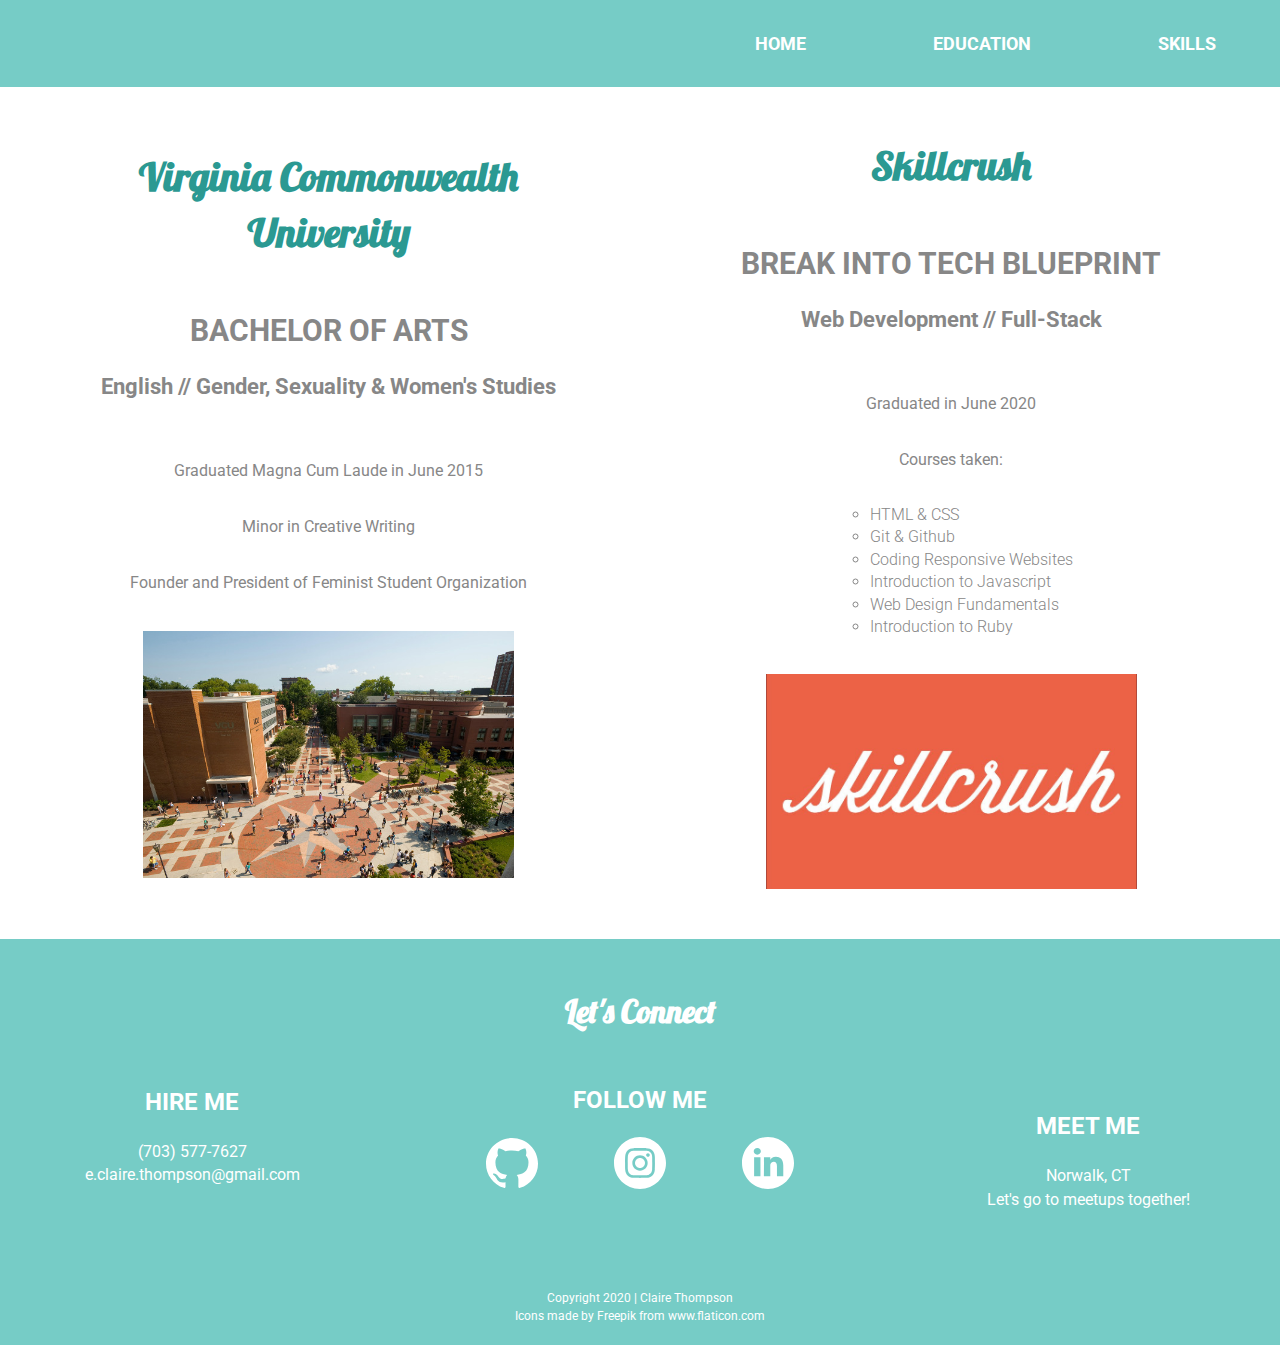
==== commit fb0f4fa3: "Added desktop styles" ====
--- a/education.html
+++ b/education.html
@@ -18,7 +18,7 @@
   <meta name="theme-color" content="#fafafa">
 </head>
 
-<body id="education">
+<body>
   <!--[if IE]>
     <p class="browserupgrade">You are using an <strong>outdated</strong> browser. Please <a href="https://browsehappy.com/">upgrade your browser</a> to improve your experience and security.</p>
   <![endif]-->
@@ -43,7 +43,7 @@
             </div>
         </header>
 
-        <main>
+        <main class="education">
 
             <div class="content-wrapper">
                 <section class="vcu">
@@ -61,7 +61,15 @@
                     <h4>Break Into Tech Blueprint</h4>
                     <h5>Web Development // Full-Stack</h5>
                     <p>Graduated in June 2020</p>
-                    <p>Courses in HMTL/CSS, Git, Javascript, Ruby, </br>& Web Design</p>
+                    <p>Courses taken:</p>
+                    <ul>
+                        <li>HTML & CSS</li>
+                        <li>Git & Github</li>
+                        <li>Coding Responsive Websites</li>
+                        <li>Introduction to Javascript</li>
+                        <li>Web Design Fundamentals</li>
+                        <li>Introduction to Ruby</li>
+                    </ul>
                     <img src="img/skillcrush.png" alt="Skillcrush">
                 </section>
             </div>
@@ -104,7 +112,7 @@
                 </div>
 
             </footer>
-            
+
             <script src="js/vendor/modernizr-3.8.0.min.js"></script>
             <script src="https://code.jquery.com/jquery-3.4.1.min.js" integrity="sha256-CSXorXvZcTkaix6Yvo6HppcZGetbYMGWSFlBw8HfCJo=" crossorigin="anonymous"></script>
             <script>window.jQuery || document.write('<script src="js/vendor/jquery-3.4.1.min.js"><\/script>')</script>
--- a/css/main.css
+++ b/css/main.css
@@ -101,7 +101,7 @@
 /***** BASE STYLES *****/
 
 html {
-    font-size: 20px;
+    font-size: 16px;
 }
 
 body {
@@ -109,6 +109,11 @@
     font-size: 1em;
     color: #878787;
     text-align: left;
+    width: 100%;
+}
+
+.content-wrapper {
+    width: 90%;
 }
 
 ul,
@@ -141,10 +146,6 @@
 p {
     font-size: 1em;
     line-height: 1.5em;
-}
-
-.content-wrapper {
-    width: 90%;
 }
 
 a {
@@ -168,15 +169,13 @@
 }
 
 header .content-wrapper {
-    display: flex;
-    justify-content: flex-end;
-    align-items: center;
-    flex-flow: row wrap;
-    margin: 0;
-  }
+    width: 100%;
+    display: flex;
+    justify-content: center;
+}
 
 header nav {
-    width: 40%;
+    width: 70%;
 }
     
 header nav ul {
@@ -241,16 +240,12 @@
     flex-direction: row;
     justify-content: space-around;
     align-items: center;
-    width: 40%;
+    width: 70%;
     margin-bottom: 50px;
 }
 
 .follow img {
-    width: 50%;
-}
-
-footer .meet {
-    margin-bottom: 50px;
+    width: 55%;
 }
 
 .copyright {
@@ -278,7 +273,7 @@
     flex-flow: row wrap;
     background-image: url('../img/hero-image.png');
     background-size: cover;
-    background-position: top;
+    background-position: center;
     background-repeat: no-repeat;
     height: 500px;
   }
@@ -289,7 +284,7 @@
 
 .hero-area h1 {
     text-align: center;
-    margin: 280px 0 0 0;
+    margin: 200px 0 0 0;
 }
 
 .hero-area h2 {
@@ -319,6 +314,7 @@
 
   .portfolio img {
       margin: 30px 0px 15px 0px;
+      width: 90%;
   }
 
   .portfolio-item-description {
@@ -345,12 +341,12 @@
     align-items: center;
     flex-flow: column;
     background-color: #2B9992;
-    height: 550px;
+    padding: 50px 0 30px 0;
   }
 
 .about .content-wrapper {
     display: flex;
-    flex-direction: row;
+    flex-direction: column;
     align-items: center;
     justify-content: space-between;
 }
@@ -359,13 +355,22 @@
     color: #ffffff;
 }
 
+.headshot {
+    display: flex;
+    flex-direction: column;
+    align-items: center;
+    justify-content: center;
+    margin: 30px 0;
+}
+
 .headshot img {
     border-radius: 100%;
-    width: 90%;
+    width: 50%;
 }
 
 .about p {
     color: #ffffff;
+    margin: 0 0 20px 0;
 }
 
 .about p span {
@@ -373,16 +378,14 @@
 }
 
 .bio {
-    width: 50%;
+    width: 90%;
+    margin: 20px 0 0 0;
 }
 
 /***** EDUCATION PAGE *****/
 
-#education {
-    text-align: center;
-}
-
-#education main {
+.education {
+    text-align: center;
     display: flex;
     flex-direction: column;
     align-items: center;
@@ -390,42 +393,54 @@
     padding-bottom: 50px;
 }
 
-#education main h3 {
+.education section {
+    display: flex;
+    flex-direction: column;
+    justify-content: center;
+    align-items: center;
+}
+
+.education h3 {
     color: #2B9992;
     font-size: 2.5em;
     margin: 50px 0px;
 }
 
-#education main h4 {
+.education h4 {
     font-family: "Roboto", sans-serif;
     font-size: 1.875em;
     text-transform: uppercase;
     margin: auto;
 }
 
-#education h5 {
+.education h5 {
     font-size: 1.375em;
     margin: 20px 0 40px 0;
 }
 
 .divider {
-    width: 100%;
     height: 1px;
     margin: 50px 0 0 0;
     background-color: #878787;
 }
 
-#education img {
+.education img {
     width: 70%;
     margin: 20px 0 0 0;
 }
 
+.education ul {
+    list-style-type: circle;
+    text-align: left;
+    font-weight: 300;
+    text-transform: none;
+}
+
 /***** SKILLS PAGE *****/
 
-#skills main {
-    display: flex;
-    flex-direction: column;
-    justify-content: center;
+#skills {
+    display: flex;
+    flex-direction: column;
     align-items: center;
 }
 
@@ -434,15 +449,20 @@
     flex-direction: column;
     justify-content: center;
     align-items: center;
-    margin: 100px 0;
+    margin: 50px 0 0 0;
 }
 
 #skills .content-wrapper {
     display: flex;
-    flex-direction: row wrap;
-    justify-content: center;
-    align-items: center;
-    margin: 50px 0;
+    flex-direction: row;
+    flex-flow: wrap;
+    justify-content: center;
+    align-items: center;
+    margin: 50px 0 0 0;
+}
+
+#skills h3 {
+    margin: 0;
 }
 
 #skills article {
@@ -450,11 +470,12 @@
     flex-direction: column;
     justify-content: center;
     align-items: center;
+    margin: 0 0 30px 0;
 }
 
 #skills img {
-    width: 80%;
-    margin-bottom: 30px;
+    width: 40%;
+    margin-bottom: 20px;
 }
 
 #skills h3 {
@@ -465,8 +486,13 @@
 #skills h4 {
     text-align: center;
     font-family: "Roboto", sans-serif;
-    font-size: 2em;
+    font-size: 1.25em;
     color: #878787;
+}
+
+#skills .divider {
+    margin: 0;
+    width: 90%;
 }
 
 /* ==========================================================================
@@ -562,8 +588,48 @@
 
 @media screen and (min-width: 768px) {
 
+    /* Header Styles */
+
+    header .content-wrapper {
+        width: 90%;
+        justify-content: flex-end;
+    }
+
+    header nav {
+        width: 40%;
+    }
+
+    nav ul {
+        width: 100%;
+    }
+
+    /* About Styles */
+
+    .about .content-wrapper {
+        flex-direction: row;
+        width: 90%;
+    }
+
+    .headshot img {
+        border-radius: 100%;
+        width: 75%;
+    }
+
+    .bio {
+        padding-right: 30px;
+    }
+
+    /* Skills Styles */
+
+    #skills article {
+        width: 50%;
+    }
+    
+    /* Footer Styles */
+
     footer .footer-content {
-        flex-flow: wrap;
+        flex-direction: row;
+        justify-content: space-between;
     }
 
     .footer-content section {
@@ -572,6 +638,58 @@
 
     footer .social-icons {
         width: 100%;
+    }
+
+    .social-icons img {
+        width: 40%;
+    }
+
+    .education footer img {
+        width: 40%;
+    }    
+
+}
+
+@media screen and (min-width: 1024px) {
+
+    /* Portfolio Styles */
+
+    .portfolio article {
+        width: 50%;
+    }
+
+    /* About Styles */
+
+    .bio {
+        width: 50%;
+    }
+
+    /* Footer Styles */
+
+    .footer-content {
+        justify-content: space-between;
+    }
+
+    .footer-content section {
+        width: 30%;
+    }
+
+    /* Education Styles */
+
+    .education .content-wrapper {
+        display: flex;
+        flex-direction: row;
+        justify-content: space-between;
+        align-items: center;
+        width: 90%;
+    }
+    
+    .education .divider {
+        display: none;
+    }
+
+    .vcu, .skillcrush {
+        width: 46%;
     }
 
 }
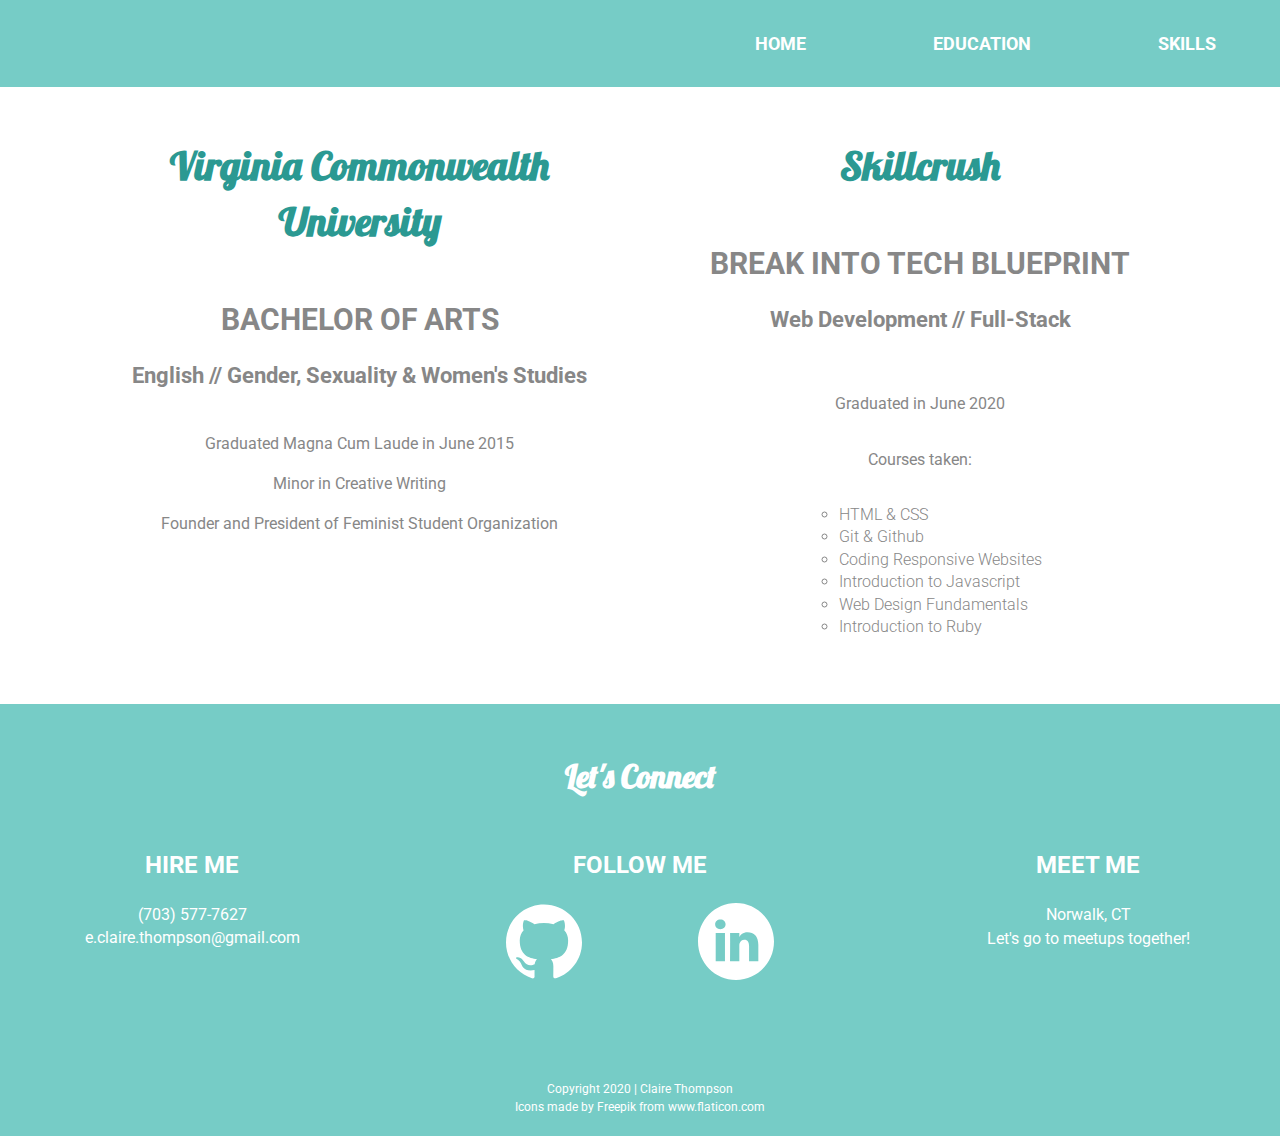
==== commit 8d218a54: "Remove images on education page" ====
--- a/education.html
+++ b/education.html
@@ -53,7 +53,6 @@
                     <p>Graduated Magna Cum Laude in June 2015</p>
                     <p>Minor in Creative Writing</p>
                     <p>Founder and President of Feminist Student Organization</p>
-                    <img src="img/vcu.png" alt="VCU">
                 </section>
                 <div class="divider"></div>
                 <section class="skillcrush">
@@ -70,7 +69,6 @@
                         <li>Web Design Fundamentals</li>
                         <li>Introduction to Ruby</li>
                     </ul>
-                    <img src="img/skillcrush.png" alt="Skillcrush">
                 </section>
             </div>
         </main>
@@ -92,7 +90,6 @@
                             <h4>Follow Me</h4>
                             <div class="social-icons">
                                 <a href="https://github.com/claire-thompson"><img src="img/github.svg" alt="Github icon"></a>
-                                <a href="https://www.instagram.com/poeticretellings/"><img src="img/instagram.svg" alt="Instagram icon"></a>
                                 <a href="https://www.linkedin.com/in/claireethompson/"><img src="img/linkedin.svg" alt="LinkedIn icon"></a>
                             </div>
                         </section>
--- a/css/main.css
+++ b/css/main.css
@@ -348,7 +348,7 @@
     display: flex;
     flex-direction: column;
     align-items: center;
-    justify-content: space-between;
+    justify-content: space-around;
 }
   
 .about h3 {
@@ -391,13 +391,6 @@
     align-items: center;
     justify-content: center;
     padding-bottom: 50px;
-}
-
-.education section {
-    display: flex;
-    flex-direction: column;
-    justify-content: center;
-    align-items: center;
 }
 
 .education h3 {
@@ -424,9 +417,10 @@
     background-color: #878787;
 }
 
-.education img {
-    width: 70%;
-    margin: 20px 0 0 0;
+.skillcrush {
+    display: flex;
+    flex-direction: column;
+    align-items: center;
 }
 
 .education ul {
@@ -617,6 +611,9 @@
 
     .bio {
         padding-right: 30px;
+        display: flex;
+        flex-direction: column;
+        align-items: flex-start;
     }
 
     /* Skills Styles */
@@ -630,6 +627,7 @@
     footer .footer-content {
         flex-direction: row;
         justify-content: space-between;
+        align-items: flex-start;
     }
 
     .footer-content section {
@@ -679,8 +677,8 @@
     .education .content-wrapper {
         display: flex;
         flex-direction: row;
-        justify-content: space-between;
-        align-items: center;
+        justify-content: space-evenly;
+        align-items: flex-start;
         width: 90%;
     }
     
